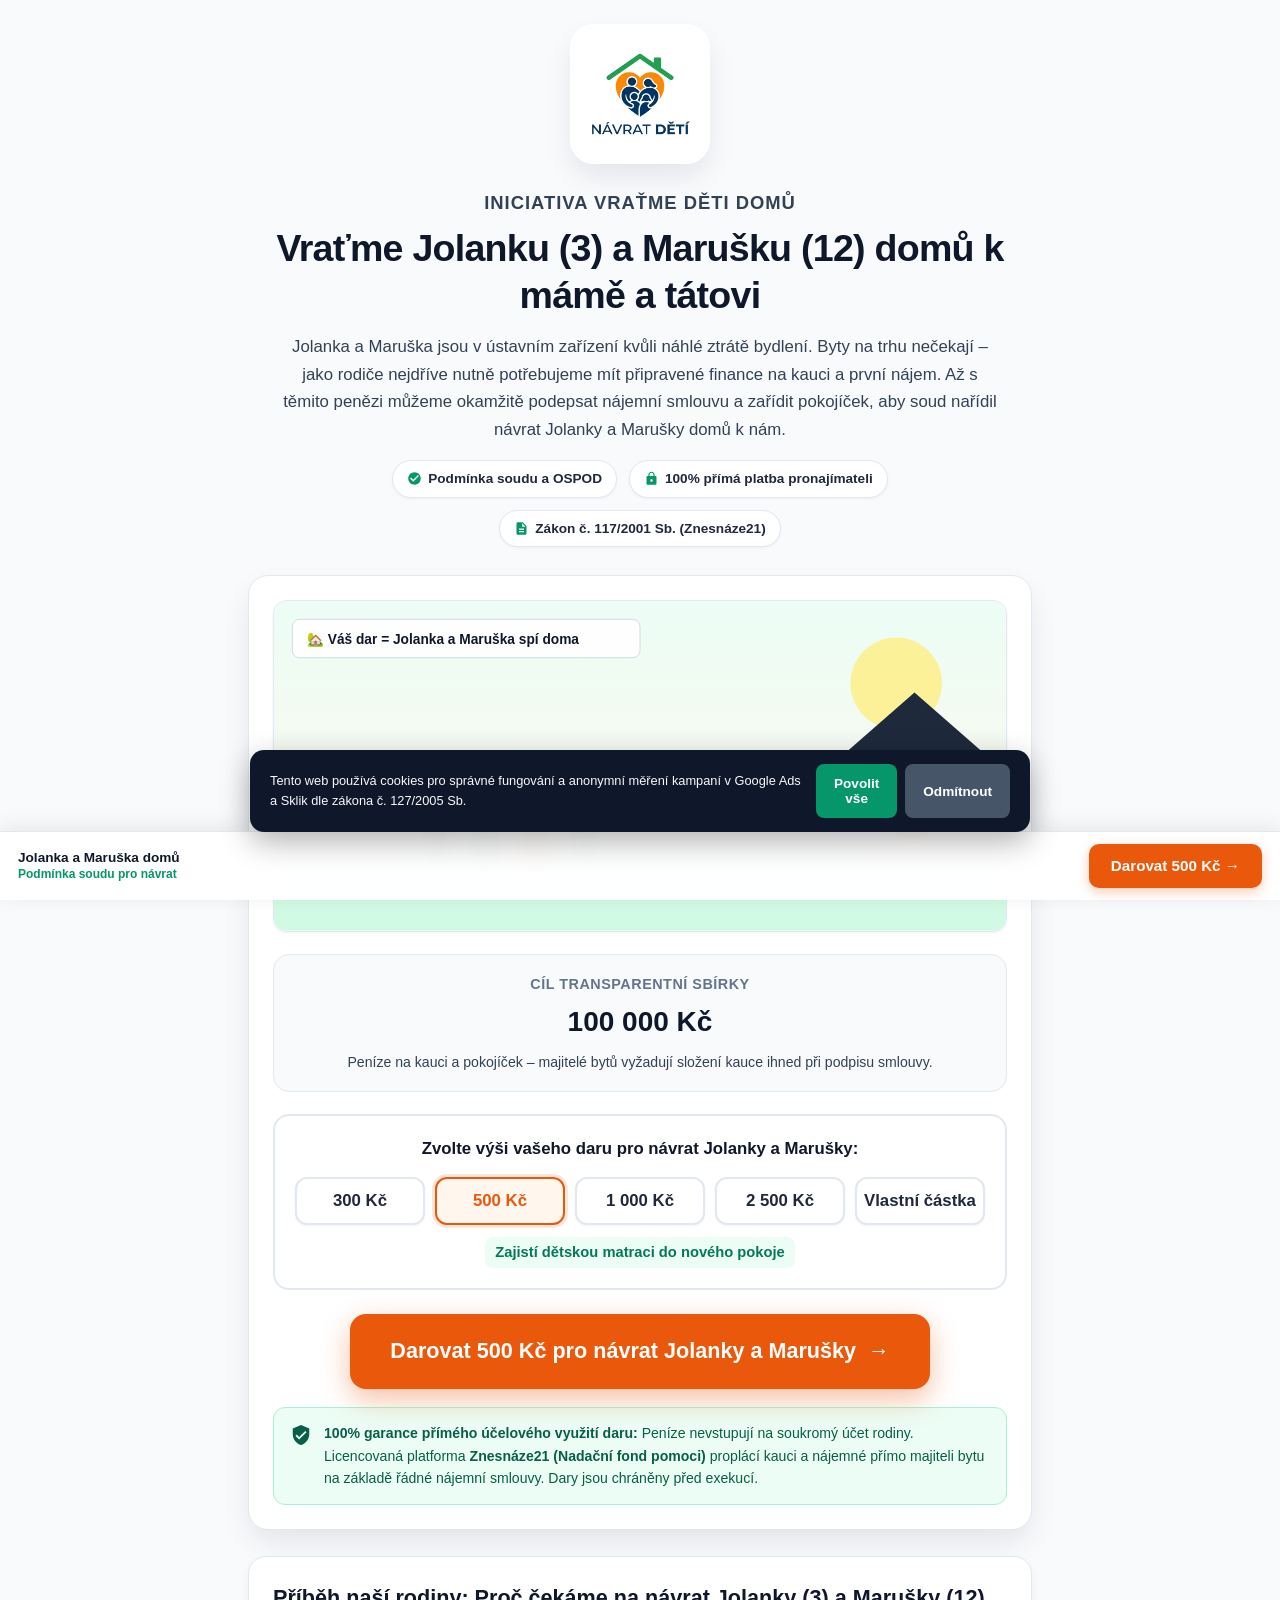
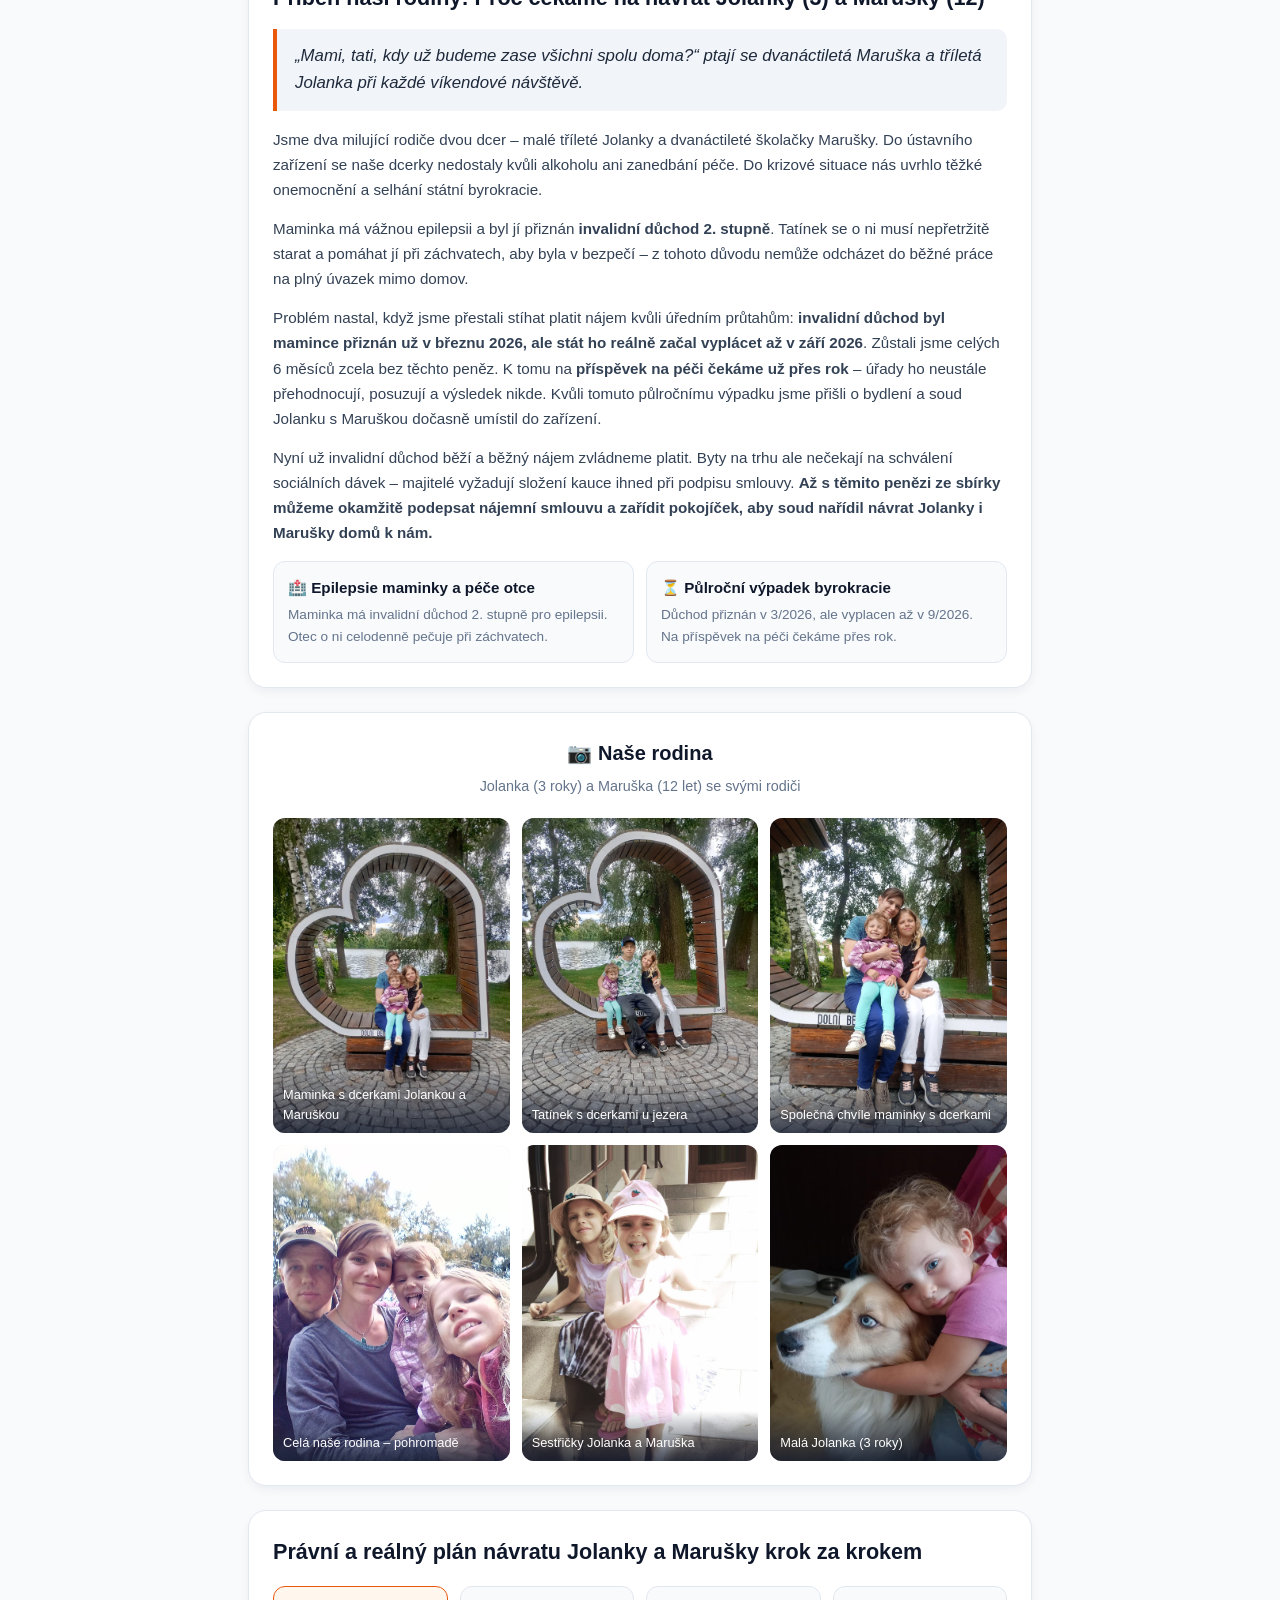
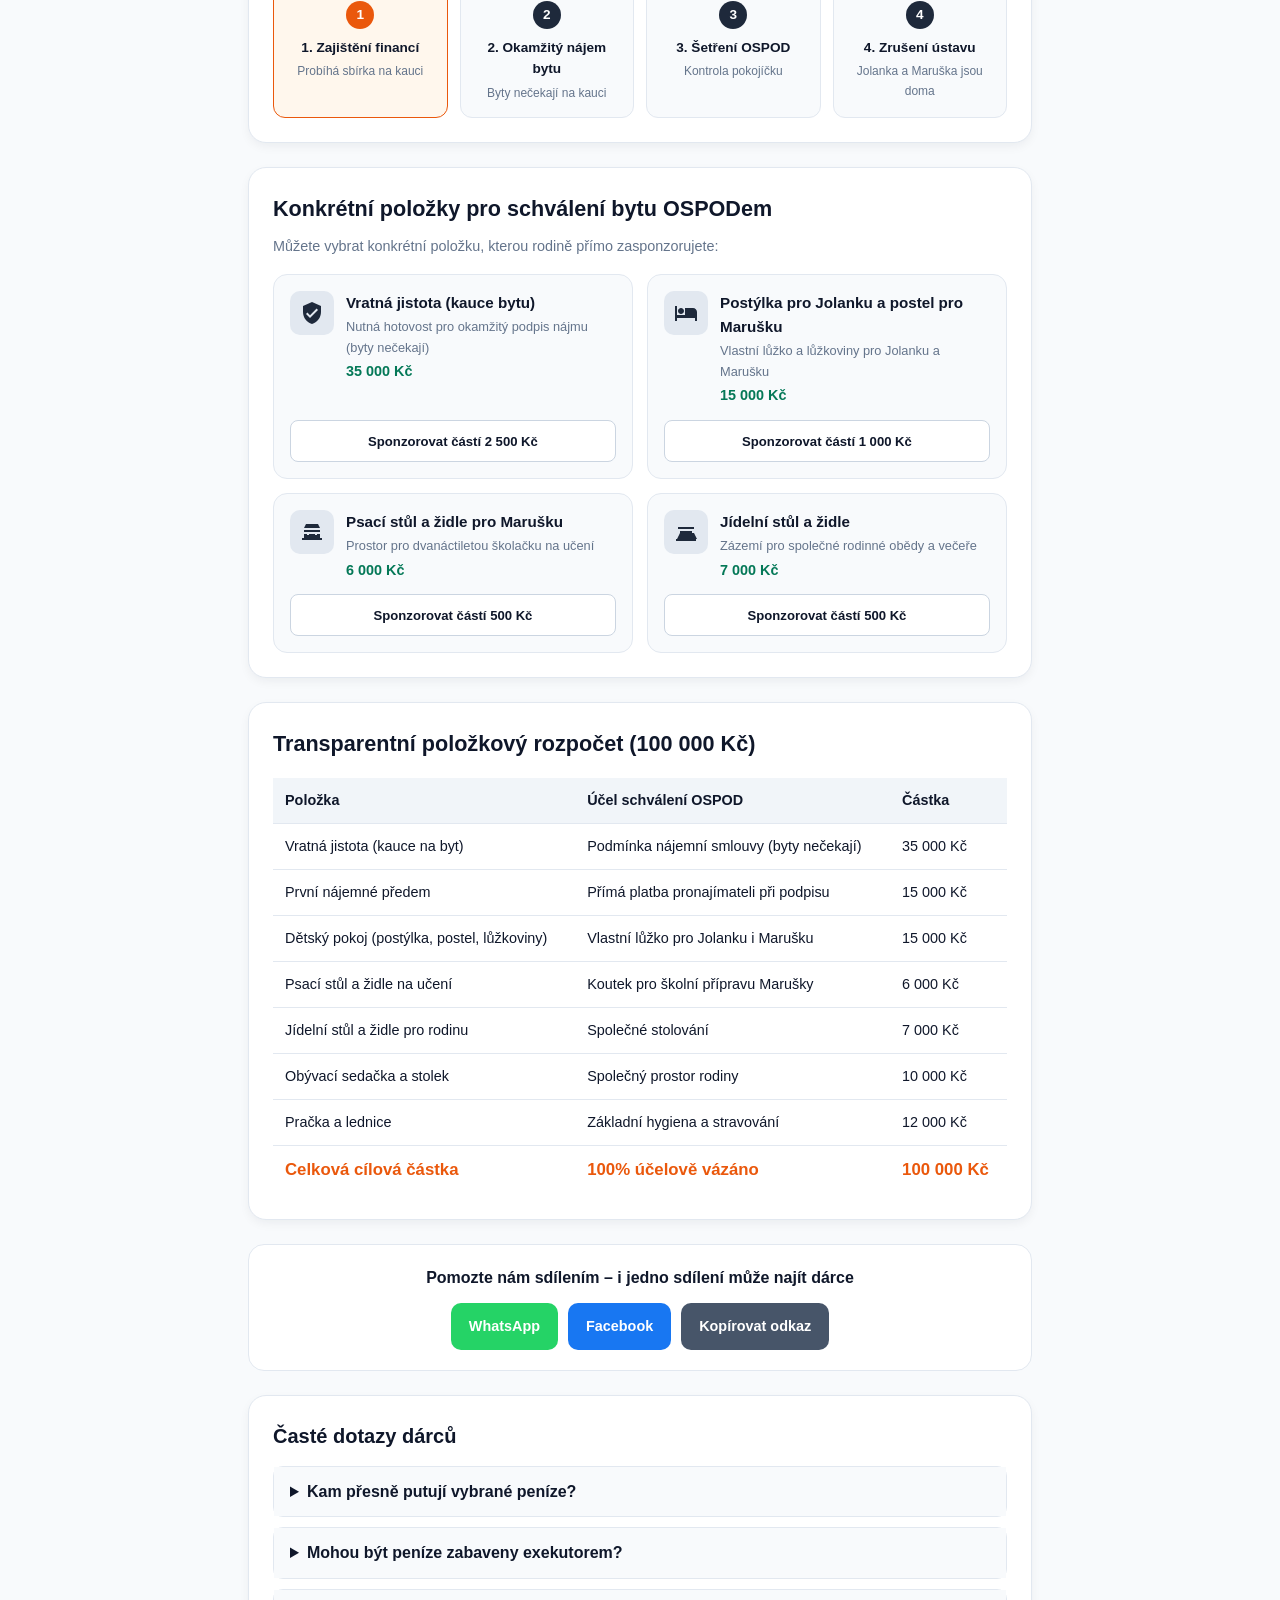
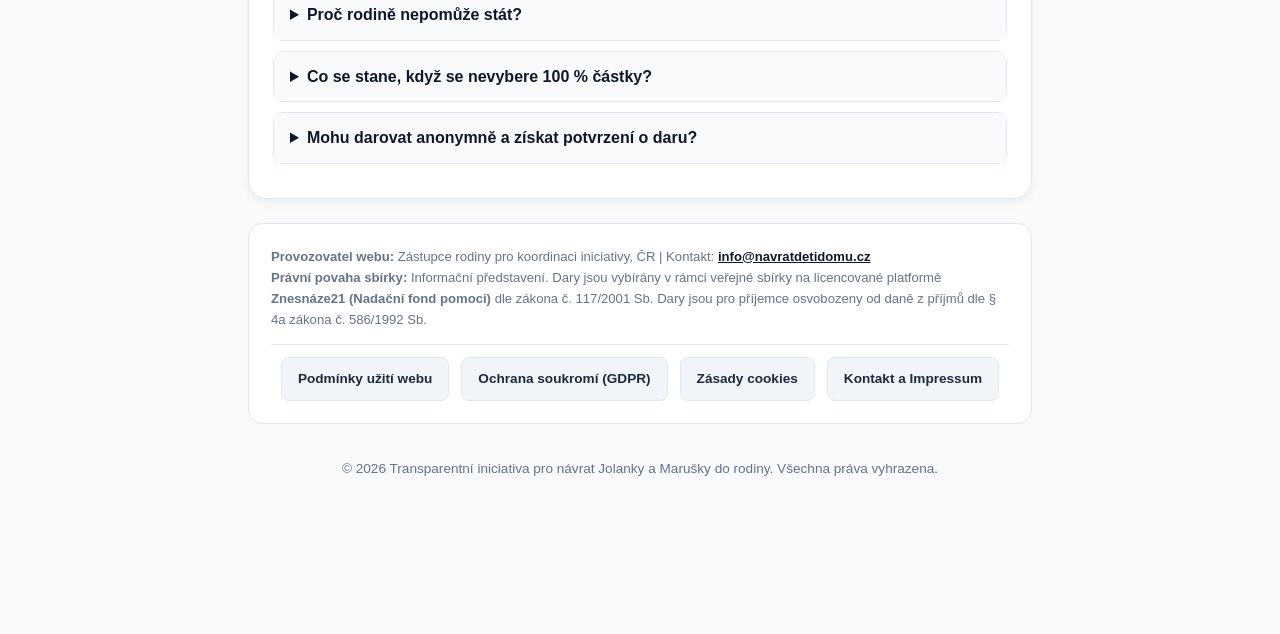
==== index.html @ 6854a7ab "Sklik: SEM and Retargeting precise synchronization" ====
<!DOCTYPE html>
<html lang="cs">
<head>
  <meta charset="UTF-8">
  <meta name="viewport" content="width=device-width, initial-scale=1.0">
  <title>Vraťme děti domů | Zajištění financí na kauci pro Jolanku a Marušku</title>
  
  <!-- SEO & Social Meta Tags -->
  <meta name="description" content="Veřejná iniciativa rodičů pro návrat Jolanky (3) a Marušky (12) domů. Zajištění kauce na byt pro splnění podmínky soudu.">
  <meta name="robots" content="index, follow">
  <meta property="og:type" content="website">
  <meta property="og:title" content="Vraťme děti domů | Pomoc pro Jolanku (3 roky) a Marušku (12 let)">
  <meta property="og:description" content="Byty na trhu nečekají – potřebujeme složit kauci, abychom mohli okamžitě podepsat nájem a soud nám vrátil dcerky domů.">
  <meta property="og:image" content="https://navratdetidomu.cz/images/family/mama-dcery-srdce.jpg">
  <meta property="og:url" content="https://navratdetidomu.cz/">
  <meta property="og:locale" content="cs_CZ">
  <meta name="twitter:card" content="summary_large_image">
  <meta name="twitter:title" content="Vraťme děti domů | Pomoc pro Jolanku (3) a Marušku (12)">
  <meta name="twitter:description" content="Byty na trhu nečekají – potřebujeme složit kauci, abychom mohli okamžitě podepsat nájem a soud nám vrátil dcerky domů.">
  <meta name="twitter:image" content="https://navratdetidomu.cz/images/family/mama-dcery-srdce.jpg">
  
  <!-- SEO & Canonical -->
  <link rel="canonical" href="https://navratdetidomu.cz/">
  <link rel="icon" href="logo.jpg" type="image/jpeg">
  <link rel="sitemap" type="application/xml" title="Sitemap" href="https://navratdetidomu.cz/sitemap.xml">

  <!-- Google Consent Mode v2 -->
  <script>
    window.dataLayer = window.dataLayer || [];
    function gtag(){dataLayer.push(arguments);}
    gtag('consent', 'default', {
      'ad_storage': 'denied',
      'ad_user_data': 'denied',
      'ad_personalization': 'denied',
      'analytics_storage': 'denied'
    });
  </script>

  <!-- Sklik (Seznam.cz) Měření: Seznam Event Measurement (SEM) -->
  <script async src="https://sem.seznam.cz/sul.js"></script>
  <script>
    window.szn = window.szn || {};
    window.szn.sem = window.szn.sem || function() {
      (window.szn.sem.q = window.szn.sem.q || []).push(arguments);
    };
    // Default consent
    window.szn.sem('updateConsent', {
      ad_storage: 'denied',
      ad_user_data: 'denied',
      ad_personalization: 'denied'
    });
    // Initialize SEM
    window.szn.sem('init', 'hmaf4eme3mgcuspokyh7dpoc');
    window.szn.sem('event', 'PageView');
  </script>

  <style>
    /* Design System: Čistý, prostorný a důvěryhodný styl */
    :root {
      --navy-950: #090d16;
      --navy-900: #0f172a;
      --navy-800: #1e293b;
      --navy-700: #334155;
      --emerald-600: #059669;
      --emerald-700: #047857;
      --emerald-50: #ecfdf5;
      --emerald-100: #d1fae5;
      --action-orange: #ea580c;
      --action-hover: #c2410c;
      --warm-bg: #f8fafc;
      --card-bg: #ffffff;
      --border-subtle: #e2e8f0;
      --border-strong: #cbd5e1;
      --text-main: #0f172a;
      --text-muted: #64748b;
      --shadow-sm: 0 1px 3px rgba(0, 0, 0, 0.05);
      --shadow-md: 0 4px 12px -2px rgba(15, 23, 42, 0.07);
      --shadow-lg: 0 14px 30px -4px rgba(15, 23, 42, 0.1);
    }
    
    * { box-sizing: border-box; margin: 0; padding: 0; }
    
    body {
      font-family: -apple-system, BlinkMacSystemFont, "Segoe UI", Roboto, "Helvetica Neue", Arial, sans-serif;
      color: var(--text-main);
      background-color: var(--warm-bg);
      line-height: 1.6;
      padding-bottom: 120px;
      -webkit-font-smoothing: antialiased;
    }
    
    .container {
      max-width: 820px;
      margin: 0 auto;
      padding: 24px 18px;
    }

    /* Čisté, prostorné záhlaví s velkým logem */
    .hero-header {
      text-align: center;
      margin-bottom: 28px;
    }
    .brand-logo-container {
      margin-bottom: 16px;
    }
    .brand-logo-img {
      width: 140px;
      height: 140px;
      border-radius: 24px;
      object-fit: cover;
      border: 3px solid #ffffff;
      box-shadow: var(--shadow-lg);
      display: inline-block;
    }
    .brand-title {
      font-size: 1.15rem;
      font-weight: 800;
      color: var(--navy-700);
      text-transform: uppercase;
      letter-spacing: 1px;
      margin-bottom: 8px;
    }
    h1 {
      font-size: 1.95rem;
      color: var(--navy-900);
      line-height: 1.25;
      margin-bottom: 14px;
      font-weight: 900;
      letter-spacing: -0.02em;
    }
    @media (min-width: 640px) {
      h1 { font-size: 2.35rem; }
    }
    .subtitle {
      font-size: 1.05rem;
      color: var(--navy-700);
      max-width: 720px;
      margin: 0 auto 16px auto;
      line-height: 1.65;
    }

    /* Profesionální, přehledná garanční lišta */
    .trust-strip {
      display: flex;
      flex-wrap: wrap;
      justify-content: center;
      gap: 12px;
      margin-top: 14px;
      font-size: 0.85rem;
      font-weight: 700;
      color: var(--navy-800);
    }
    .trust-tag {
      display: inline-flex;
      align-items: center;
      gap: 6px;
      background: #ffffff;
      padding: 7px 14px;
      border-radius: 9999px;
      border: 1px solid var(--border-subtle);
      box-shadow: var(--shadow-sm);
    }
    .trust-tag svg { color: var(--emerald-600); }

    /* Hlavní karta */
    .hero-card {
      background: var(--card-bg);
      border-radius: 20px;
      padding: 24px;
      box-shadow: var(--shadow-lg);
      border: 1px solid var(--border-subtle);
      margin-bottom: 26px;
    }

    /* Vizuál rodiny */
    .visual-hero-container {
      width: 100%;
      border-radius: 14px;
      overflow: hidden;
      margin-bottom: 22px;
      box-shadow: var(--shadow-sm);
      border: 1px solid var(--border-subtle);
      background: #fff;
    }
    .visual-hero-container svg {
      width: 100%;
      height: auto;
      display: block;
    }

    /* Transparentní cílová karta (reálná a ověřená) */
    .target-box {
      background: #f8fafc;
      border: 1px solid var(--border-subtle);
      border-radius: 16px;
      padding: 18px 20px;
      margin-bottom: 22px;
      text-align: center;
    }
    .target-title {
      font-size: 0.9rem;
      font-weight: 700;
      color: var(--text-muted);
      text-transform: uppercase;
      letter-spacing: 0.5px;
      margin-bottom: 4px;
    }
    .target-amount {
      font-size: 1.75rem;
      font-weight: 900;
      color: var(--navy-900);
      margin-bottom: 6px;
    }
    .target-desc {
      font-size: 0.88rem;
      color: var(--navy-700);
    }

    /* Volba výše daru včetně vlastní částky */
    .funnel-selector-box {
      background: #ffffff;
      border: 2px solid #e2e8f0;
      border-radius: 16px;
      padding: 20px;
      margin-bottom: 20px;
      text-align: center;
    }
    .funnel-title {
      font-size: 1.05rem;
      font-weight: 800;
      color: var(--navy-900);
      margin-bottom: 14px;
    }
    .amount-grid {
      display: grid;
      grid-template-columns: repeat(2, 1fr);
      gap: 10px;
      margin-bottom: 12px;
    }
    @media (min-width: 520px) {
      .amount-grid { grid-template-columns: repeat(5, 1fr); }
    }
    .amount-btn {
      background: #ffffff;
      border: 2px solid var(--border-subtle);
      padding: 12px 6px;
      min-height: 48px;
      border-radius: 12px;
      font-size: 1.05rem;
      font-weight: 800;
      color: var(--navy-800);
      cursor: pointer;
      transition: all 0.15s ease;
      box-shadow: var(--shadow-sm);
    }
    .amount-btn:hover {
      border-color: var(--action-orange);
      color: var(--action-orange);
      transform: translateY(-1px);
    }
    .amount-btn.active {
      border-color: var(--action-orange);
      background: #fff7ed;
      color: var(--action-orange);
      box-shadow: 0 0 0 3px rgba(234, 88, 12, 0.15);
    }

    /* Pole pro vlastní částku */
    .custom-amount-box {
      display: none;
      align-items: center;
      justify-content: center;
      gap: 8px;
      margin-bottom: 12px;
    }
    .custom-amount-input {
      width: 100%;
      max-width: 280px;
      padding: 12px 16px;
      min-height: 46px;
      border-radius: 10px;
      border: 2px solid var(--action-orange);
      font-size: 16px; /* Zabraňuje iOS auto-zoomu */
      font-weight: 700;
      color: var(--navy-900);
      text-align: center;
      background: #ffffff;
    }
    .custom-amount-input:focus {
      outline: none;
      box-shadow: 0 0 0 3px rgba(234, 88, 12, 0.2);
    }

    .impact-caption {
      font-size: 0.92rem;
      color: var(--emerald-700);
      font-weight: 700;
      min-height: 24px;
      padding: 4px 10px;
      background: var(--emerald-50);
      border-radius: 8px;
      display: inline-block;
    }

    /* Hlavní darovací tlačítko – Zvětšené a vycentrované */
    .cta-container {
      display: flex;
      justify-content: center;
      width: 100%;
      margin: 24px 0 18px 0;
    }
    .btn-action-cta {
      display: inline-flex;
      align-items: center;
      justify-content: center;
      gap: 12px;
      width: 100%;
      max-width: 580px;
      background: var(--action-orange);
      color: #ffffff;
      text-align: center;
      text-decoration: none;
      font-size: 1.35rem;
      font-weight: 900;
      padding: 20px 28px;
      min-height: 68px;
      border-radius: 16px;
      box-shadow: 0 10px 28px rgba(234, 88, 12, 0.38);
      transition: all 0.2s ease;
      border: none;
      cursor: pointer;
    }
    .btn-action-cta:hover {
      background: var(--action-hover);
      transform: translateY(-2px);
      box-shadow: 0 14px 34px rgba(234, 88, 12, 0.48);
    }

    /* Garance bezpečného daru */
    .guarantee-pill-box {
      background: var(--emerald-50);
      border: 1px solid #a7f3d0;
      color: #065f46;
      padding: 14px 16px;
      border-radius: 12px;
      font-size: 0.88rem;
      display: flex;
      align-items: flex-start;
      gap: 12px;
    }
    .guarantee-pill-box svg { flex-shrink: 0; width: 22px; height: 22px; margin-top: 2px; }

    /* Příběh dětí a rodičů */
    .story-section {
      background: var(--card-bg);
      border-radius: 18px;
      padding: 24px;
      border: 1px solid var(--border-subtle);
      box-shadow: var(--shadow-md);
      margin-bottom: 24px;
    }
    .story-section h2 {
      font-size: 1.35rem;
      color: var(--navy-900);
      margin-bottom: 14px;
      font-weight: 800;
    }
    .story-intro-quote {
      font-size: 1.05rem;
      font-style: italic;
      color: #1e293b;
      background: #f1f5f9;
      border-left: 4px solid var(--action-orange);
      padding: 14px 18px;
      border-radius: 0 10px 10px 0;
      margin-bottom: 16px;
    }
    .story-body p {
      font-size: 0.95rem;
      color: #334155;
      margin-bottom: 14px;
      line-height: 1.65;
    }
    .story-highlights {
      display: grid;
      grid-template-columns: 1fr;
      gap: 12px;
      margin-top: 16px;
    }
    @media (min-width: 560px) {
      .story-highlights { grid-template-columns: repeat(2, 1fr); }
    }
    .story-highlight-card {
      background: #f8fafc;
      border: 1px solid var(--border-subtle);
      border-radius: 12px;
      padding: 14px;
    }
    .story-highlight-card h4 {
      font-size: 0.95rem;
      color: var(--navy-900);
      font-weight: 800;
      margin-bottom: 4px;
      display: flex;
      align-items: center;
      gap: 6px;
    }
    .story-highlight-card p {
      font-size: 0.85rem;
      color: var(--text-muted);
      margin: 0;
    }

    /* Foto galerie rodiny */
    .photo-gallery-section {
      background: var(--card-bg);
      border-radius: 18px;
      padding: 24px;
      border: 1px solid var(--border-subtle);
      box-shadow: var(--shadow-md);
      margin-bottom: 24px;
    }
    .photo-gallery-section h2 {
      font-size: 1.25rem;
      color: var(--navy-900);
      font-weight: 700;
      margin-bottom: 6px;
      text-align: center;
    }
    .gallery-subtitle {
      text-align: center;
      color: var(--text-muted);
      font-size: 0.9rem;
      margin-bottom: 20px;
    }
    .photo-grid {
      display: grid;
      grid-template-columns: repeat(3, 1fr);
      gap: 12px;
    }
    .photo-item {
      border-radius: 12px;
      overflow: hidden;
      position: relative;
      aspect-ratio: 3/4;
      background: #e2e8f0;
    }
    .photo-item img {
      width: 100%;
      height: 100%;
      object-fit: cover;
      display: block;
      transition: transform 0.3s ease;
    }
    .photo-item.pos-top img {
      object-position: top center;
    }
    .photo-item.pos-heart img {
      object-position: center 25%;
    }
    .photo-item.pos-center img {
      object-position: center 20%;
    }
    .photo-item:hover img {
      transform: scale(1.03);
    }
    .photo-caption {
      position: absolute;
      bottom: 0;
      left: 0;
      right: 0;
      background: linear-gradient(transparent, rgba(15,23,42,0.78));
      color: #fff;
      font-size: 0.8rem;
      padding: 22px 10px 8px;
      font-weight: 500;
    }
    @media (max-width: 640px) {
      .photo-grid { grid-template-columns: repeat(2, 1fr); gap: 10px; }
      .photo-item { aspect-ratio: 3/4; }
    }
    @media (max-width: 360px) {
      .photo-grid { grid-template-columns: 1fr; gap: 10px; }
    }

    /* 4 fáze plánu */
    .roadmap-section {
      background: var(--card-bg);
      border-radius: 18px;
      padding: 24px;
      border: 1px solid var(--border-subtle);
      box-shadow: var(--shadow-md);
      margin-bottom: 24px;
    }
    .roadmap-section h2 {
      font-size: 1.35rem;
      color: var(--navy-900);
      margin-bottom: 16px;
      font-weight: 800;
    }
    .milestone-track {
      display: grid;
      grid-template-columns: 1fr;
      gap: 12px;
    }
    @media (min-width: 600px) {
      .milestone-track { grid-template-columns: repeat(4, 1fr); }
    }
    .milestone-card {
      background: #f8fafc;
      border: 1px solid var(--border-subtle);
      border-radius: 12px;
      padding: 14px;
      text-align: center;
      position: relative;
    }
    .milestone-card.active {
      border-color: var(--action-orange);
      background: #fff7ed;
    }
    .milestone-card.done {
      border-color: var(--emerald-600);
      background: var(--emerald-50);
    }
    .milestone-num {
      width: 28px;
      height: 28px;
      border-radius: 50%;
      background: var(--navy-800);
      color: #fff;
      display: inline-flex;
      align-items: center;
      justify-content: center;
      font-weight: 700;
      font-size: 0.85rem;
      margin-bottom: 8px;
    }
    .milestone-card.active .milestone-num { background: var(--action-orange); }
    .milestone-card.done .milestone-num { background: var(--emerald-600); }
    .milestone-title { font-size: 0.85rem; font-weight: 700; color: var(--navy-900); }
    .milestone-status { font-size: 0.75rem; color: var(--text-muted); margin-top: 4px; }

    /* Položky vybavení a sponzorství */
    .equipment-grid-section {
      background: var(--card-bg);
      border-radius: 18px;
      padding: 24px;
      border: 1px solid var(--border-subtle);
      box-shadow: var(--shadow-md);
      margin-bottom: 24px;
    }
    .equipment-grid-section h2 {
      font-size: 1.35rem;
      color: var(--navy-900);
      margin-bottom: 8px;
      font-weight: 800;
    }
    .equipment-desc {
      font-size: 0.9rem;
      color: var(--text-muted);
      margin-bottom: 16px;
    }
    .equip-cards {
      display: grid;
      grid-template-columns: 1fr;
      gap: 14px;
    }
    @media (min-width: 540px) {
      .equip-cards { grid-template-columns: repeat(2, 1fr); }
    }
    .equip-item {
      display: flex;
      flex-direction: column;
      justify-content: space-between;
      background: #f8fafc;
      border: 1px solid var(--border-subtle);
      padding: 16px;
      border-radius: 14px;
      transition: transform 0.15s ease, border-color 0.15s ease;
    }
    .equip-item:hover {
      border-color: #cbd5e1;
      transform: translateY(-2px);
    }
    .equip-item-top {
      display: flex;
      gap: 12px;
      align-items: flex-start;
      margin-bottom: 12px;
    }
    .equip-icon {
      width: 44px;
      height: 44px;
      border-radius: 10px;
      background: #e2e8f0;
      display: flex;
      align-items: center;
      justify-content: center;
      flex-shrink: 0;
      color: var(--navy-800);
    }
    .equip-info h4 { font-size: 0.95rem; color: var(--navy-900); margin-bottom: 2px; }
    .equip-info p { font-size: 0.8rem; color: var(--text-muted); }
    .equip-info span { font-size: 0.9rem; font-weight: 800; color: var(--emerald-700); }
    .btn-sponsor-item {
      width: 100%;
      background: #ffffff;
      border: 1px solid #cbd5e1;
      color: var(--navy-900);
      padding: 10px;
      min-height: 42px;
      border-radius: 8px;
      font-size: 0.82rem;
      font-weight: 700;
      cursor: pointer;
      transition: all 0.15s;
    }
    .btn-sponsor-item:hover {
      background: var(--action-orange);
      color: #ffffff;
      border-color: var(--action-orange);
    }

    /* Transparentní položkový rozpočet */
    .budget-section {
      background: var(--card-bg);
      border-radius: 18px;
      padding: 24px;
      border: 1px solid var(--border-subtle);
      box-shadow: var(--shadow-md);
      margin-bottom: 24px;
    }
    .budget-section h2 {
      font-size: 1.35rem;
      color: var(--navy-900);
      margin-bottom: 16px;
      font-weight: 800;
    }
    .budget-table { width: 100%; border-collapse: collapse; font-size: 0.9rem; }
    .budget-table th, .budget-table td { padding: 11px 12px; border-bottom: 1px solid #e2e8f0; text-align: left; }
    .budget-table th { background: #f1f5f9; color: var(--navy-900); font-weight: 700; }
    .budget-table tr:last-child td { font-weight: 800; color: var(--action-orange); font-size: 1.05rem; border-bottom: none; }

    /* Sdílení */
    .share-card {
      background: var(--card-bg);
      border-radius: 16px;
      padding: 20px;
      border: 1px solid var(--border-subtle);
      text-align: center;
      margin-bottom: 24px;
    }
    .share-card h4 { font-size: 1rem; color: var(--navy-900); margin-bottom: 12px; }
    .share-buttons { display: flex; flex-wrap: wrap; justify-content: center; gap: 10px; }
    .btn-share {
      padding: 12px 18px;
      min-height: 44px;
      border-radius: 10px;
      font-size: 0.9rem;
      font-weight: 700;
      text-decoration: none;
      color: #ffffff;
      display: inline-flex;
      align-items: center;
      justify-content: center;
      gap: 6px;
    }
    .btn-share-wa { background: #25D366; }
    .btn-share-fb { background: #1877F2; }
    .btn-share-copy { background: #475569; cursor: pointer; border: none; }

    /* FAQ */
    .faq-section {
      background: var(--card-bg);
      border-radius: 18px;
      padding: 24px;
      border: 1px solid var(--border-subtle);
      box-shadow: var(--shadow-md);
      margin-bottom: 24px;
    }
    .faq-section h3 { font-size: 1.25rem; color: var(--navy-900); margin-bottom: 14px; font-weight: 800; }
    details { margin-bottom: 10px; border: 1px solid #e2e8f0; border-radius: 10px; }
    summary { padding: 12px 16px; background: #f8fafc; font-weight: 700; cursor: pointer; color: var(--navy-900); }
    details p { padding: 12px 16px; font-size: 0.9rem; color: #334155; background: #fff; }

    /* Fixní mobilní lišta */
    .sticky-bar {
      position: fixed;
      bottom: 0;
      left: 0;
      right: 0;
      background: rgba(255, 255, 255, 0.98);
      backdrop-filter: blur(10px);
      border-top: 1px solid var(--border-subtle);
      padding: 12px 18px;
      display: flex;
      align-items: center;
      justify-content: space-between;
      gap: 12px;
      z-index: 1000;
      box-shadow: 0 -4px 20px rgba(0,0,0,0.08);
    }
    .sticky-text { font-size: 0.85rem; font-weight: 800; color: var(--navy-900); line-height: 1.2; }
    .sticky-btn {
      background: var(--action-orange);
      color: #fff;
      padding: 10px 22px;
      min-height: 44px;
      border-radius: 10px;
      font-weight: 800;
      text-decoration: none;
      font-size: 0.95rem;
      white-space: nowrap;
      display: inline-flex;
      align-items: center;
      justify-content: center;
      box-shadow: 0 4px 12px rgba(234, 88, 12, 0.3);
    }

    /* Právní patička */
    .legal-card {
      background: var(--card-bg);
      border-radius: 14px;
      padding: 22px;
      border: 1px solid var(--border-subtle);
      font-size: 0.82rem;
      color: var(--text-muted);
      margin-bottom: 24px;
    }
    .legal-links {
      display: flex;
      flex-wrap: wrap;
      gap: 12px;
      justify-content: center;
      margin-top: 14px;
      padding-top: 12px;
      border-top: 1px solid var(--border-subtle);
    }
    .legal-links button {
      background: #f1f5f9;
      border: 1px solid var(--border-subtle);
      border-radius: 8px;
      color: var(--navy-800);
      cursor: pointer;
      font-size: 0.85rem;
      font-weight: 600;
      padding: 10px 16px;
      min-height: 44px;
      display: inline-flex;
      align-items: center;
      justify-content: center;
      transition: background 0.15s;
    }
    .legal-links button:hover { background: #e2e8f0; }

    /* Modální okna */
    dialog {
      max-width: 580px;
      width: 90%;
      border-radius: 16px;
      border: 1px solid var(--border-subtle);
      padding: 24px;
      margin: auto;
      box-shadow: 0 25px 50px -12px rgba(0, 0, 0, 0.25);
    }
    dialog::backdrop { background: rgba(15, 23, 42, 0.65); }
    dialog h2 { margin-bottom: 12px; color: var(--navy-900); font-size: 1.25rem; font-weight: 800; }
    dialog p { font-size: 0.88rem; color: #334155; margin-bottom: 10px; }
    .dialog-close-btn { margin-top: 14px; padding: 10px 20px; min-height: 44px; background: var(--navy-900); color: #fff; border: none; border-radius: 8px; cursor: pointer; font-weight: 700; }

    /* Cookie Banner */
    #cookie-banner {
      position: fixed;
      bottom: 68px;
      left: 12px;
      right: 12px;
      max-width: 780px;
      margin: 0 auto;
      background: #0f172a;
      color: #f8fafc;
      padding: 14px 20px;
      border-radius: 14px;
      display: flex;
      flex-direction: column;
      gap: 10px;
      z-index: 9999;
      box-shadow: 0 10px 30px rgba(0,0,0,0.3);
      font-size: 0.8rem;
    }
    @media (min-width: 600px) {
      #cookie-banner { flex-direction: row; align-items: center; justify-content: space-between; }
    }
    .cookie-actions { display: flex; gap: 8px; }
    .btn-cookie { padding: 12px 18px; min-height: 44px; border-radius: 8px; border: none; cursor: pointer; font-weight: 700; font-size: 0.85rem; display: inline-flex; align-items: center; justify-content: center; }
    .btn-cookie-accept { background: var(--emerald-600); color: #fff; }
    .btn-cookie-reject { background: #475569; color: #fff; }

    footer { text-align: center; font-size: 0.85rem; color: var(--text-muted); padding: 10px 0; }
  </style>
</head>
<body>
  <div class="container">
    
    <!-- Prostorné a profesionální záhlaví s velkým logem -->
    <header class="hero-header">
      <div class="brand-logo-container">
        <img src="logo.jpg" alt="Logo Iniciativa Vraťme děti domů" class="brand-logo-img">
      </div>
      <div class="brand-title">Iniciativa Vraťme děti domů</div>
      <h1>Vraťme Jolanku (3) a Marušku (12) domů k mámě a tátovi</h1>
      <p class="subtitle">Jolanka a Maruška jsou v ústavním zařízení kvůli náhlé ztrátě bydlení. Byty na trhu nečekají – jako rodiče nejdříve nutně potřebujeme mít připravené finance na kauci a první nájem. Až s těmito penězi můžeme okamžitě podepsat nájemní smlouvu a zařídit pokojíček, aby soud nařídil návrat Jolanky a Marušky domů k nám.</p>
      
      <!-- Jednoduchá, čistá lišta důvěryhodnosti -->
      <div class="trust-strip">
        <div class="trust-tag">
          <svg width="15" height="15" viewBox="0 0 24 24" fill="currentColor"><path d="M12 2C6.48 2 2 6.48 2 12s4.48 10 10 10 10-4.48 10-10S17.52 2 12 2zm-2 15l-5-5 1.41-1.41L10 14.17l7.59-7.59L19 8l-9 9z"/></svg>
          Podmínka soudu a OSPOD
        </div>
        <div class="trust-tag">
          <svg width="15" height="15" viewBox="0 0 24 24" fill="currentColor"><path d="M18 8h-1V6c0-2.76-2.24-5-5-5S7 3.24 7 6v2H6c-1.1 0-2 .9-2 2v10c0 1.1.9 2 2 2h12c1.1 0 2-.9 2-2V10c0-1.1-.9-2-2-2zm-6 9c-1.1 0-2-.9-2-2s.9-2 2-2 2 .9 2 2-.9 2-2 2zm3.1-9H8.9V6c0-1.71 1.39-3.1 3.1-3.1 1.71 0 3.1 1.39 3.1 3.1v2z"/></svg>
          100% přímá platba pronajímateli
        </div>
        <div class="trust-tag">
          <svg width="15" height="15" viewBox="0 0 24 24" fill="currentColor"><path d="M14 2H6c-1.1 0-1.99.9-1.99 2L4 20c0 1.1.89 2 1.99 2H18c1.1 0 2-.9 2-2V8l-6-6zm2 16H8v-2h8v2zm0-4H8v-2h8v2zm-3-5V3.5L18.5 9H13z"/></svg>
          Zákon č. 117/2001 Sb. (Znesnáze21)
        </div>
      </div>
    </header>

    <!-- Hlavní akční karta -->
    <div class="hero-card">
      
      <!-- Teplá grafika návratu rodiny -->
      <div class="visual-hero-container">
        <svg viewBox="0 0 800 360" xmlns="http://www.w3.org/2000/svg">
          <defs>
            <linearGradient id="skyGrad" x1="0%" y1="0%" x2="0%" y2="100%">
              <stop offset="0%" stop-color="#ecfdf5"/>
              <stop offset="100%" stop-color="#fff7ed"/>
            </linearGradient>
            <linearGradient id="homeGrad" x1="0%" y1="0%" x2="100%" y2="100%">
              <stop offset="0%" stop-color="#ea580c"/>
              <stop offset="100%" stop-color="#c2410c"/>
            </linearGradient>
          </defs>
          <rect width="800" height="360" fill="url(#skyGrad)"/>
          <path d="M0,280 Q400,240 800,280 L800,360 L0,360 Z" fill="#d1fae5"/>
          <circle cx="680" cy="90" r="50" fill="#fef08a" opacity="0.85"/>
          
          <polygon points="620,170 700,100 780,170" fill="#1e293b"/>
          <rect x="635" y="170" width="130" height="90" fill="#f8fafc" stroke="#cbd5e1" stroke-width="3"/>
          <rect x="650" y="185" width="30" height="30" fill="#fef08a" stroke="#cbd5e1" stroke-width="2"/>
          <rect x="710" y="185" width="30" height="30" fill="#fef08a" stroke="#cbd5e1" stroke-width="2"/>
          <rect x="680" y="215" width="35" height="45" fill="url(#homeGrad)"/>
          
          <!-- Rodiče a dcery: Táta, Máma, Maruška (12), Jolanka (3) -->
          <circle cx="180" cy="180" r="16" fill="#1e293b"/>
          <path d="M165,200 C165,195 195,195 195,200 L198,255 L188,255 L185,290 L175,290 L172,255 L162,255 Z" fill="#1e293b"/>
          
          <circle cx="340" cy="185" r="15" fill="#334155"/>
          <path d="M326,205 C326,200 354,200 354,205 L356,260 L346,260 L344,290 L336,290 L334,260 L324,260 Z" fill="#334155"/>
          
          <!-- Maruška (12 let - vyšší dívka) -->
          <circle cx="230" cy="200" r="14" fill="#059669"/>
          <path d="M217,216 C217,212 243,212 243,216 L245,275 L237,275 L235,295 L227,295 L225,275 L217,275 Z" fill="#059669"/>
          
          <!-- Jolanka (3 roky - malá holčička) -->
          <circle cx="285" cy="235" r="11" fill="#ea580c"/>
          <path d="M275,248 C275,244 295,244 295,248 L298,290 L272,290 Z" fill="#ea580c"/>
          
          <path d="M190,215 L222,230 M238,230 L278,250 M292,250 L330,225" stroke="#1e293b" stroke-width="4" stroke-linecap="round"/>
          
          <rect x="20" y="20" width="380" height="42" rx="8" fill="#ffffff" opacity="0.94" stroke="#cbd5e1"/>
          <text x="36" y="47" font-family="-apple-system, sans-serif" font-size="15" font-weight="800" fill="#0f172a">🏡 Váš dar = Jolanka a Maruška spí doma</text>
        </svg>
      </div>

      <!-- Transparentní cíl sbírky bez smyšlených čísel -->
      <div class="target-box">
        <div class="target-title">Cíl transparentní sbírky</div>
        <div class="target-amount">100 000 Kč</div>
        <div class="target-desc">Peníze na kauci a pokojíček – majitelé bytů vyžadují složení kauce ihned při podpisu smlouvy.</div>
      </div>

      <!-- Volba výše daru s volitelnou částkou -->
      <div class="funnel-selector-box">
        <div class="funnel-title">Zvolte výši vašeho daru pro návrat Jolanky a Marušky:</div>
        <div class="amount-grid">
          <button class="amount-btn" onclick="setFunnelAmount(300, 'Zajistí lůžkoviny a polštářky pro malou Jolanku')">300 Kč</button>
          <button class="amount-btn active" onclick="setFunnelAmount(500, 'Zajistí dětskou matraci do nového pokoje')">500 Kč</button>
          <button class="amount-btn" onclick="setFunnelAmount(1000, 'Přímo hradí část kauce na byt pronajímateli')">1 000 Kč</button>
          <button class="amount-btn" onclick="setFunnelAmount(2500, 'Zajistí psací stůl pro dvanáctiletou Marušku na učení')">2 500 Kč</button>
          <button class="amount-btn" id="btn-custom-amount" onclick="enableCustomAmount()">Vlastní částka</button>
        </div>

        <!-- Pole pro vlastní částku -->
        <div class="custom-amount-box" id="custom-amount-container">
          <input type="number" class="custom-amount-input" id="custom-amount-input" placeholder="Zadejte částku v Kč..." min="50" step="50" oninput="handleCustomAmountChange(this.value)">
        </div>

        <div class="impact-caption" id="funnel-impact">Zajistí dětskou matraci do nového pokoje</div>
      </div>

      <!-- Hlavní darovací tlačítko – Zvětšené, vycentrované, s mezerou -->
      <div class="cta-container">
        <a href="https://www.znesnaze21.cz" target="_blank" class="btn-action-cta" id="cta-button-main">
          <span>Darovat&nbsp;<span id="cta-amount-display">500&nbsp;Kč</span>&nbsp;pro návrat Jolanky a Marušky</span>
          <span>&rarr;</span>
        </a>
      </div>

      <!-- Garance -->
      <div class="guarantee-pill-box">
        <svg viewBox="0 0 24 24" fill="currentColor"><path d="M12 1L3 5v6c0 5.55 3.84 10.74 9 12 5.16-1.26 9-6.45 9-12V5l-9-4zm-2 16l-4-4 1.41-1.41L10 14.17l6.59-6.59L18 9l-8 8z"/></svg>
        <div>
          <strong>100% garance přímého účelového využití daru:</strong>
          Peníze nevstupují na soukromý účet rodiny. Licencovaná platforma <strong>Znesnáze21 (Nadační fond pomoci)</strong> proplácí kauci a nájemné přímo majiteli bytu na základě řádné nájemní smlouvy. Dary jsou chráněny před exekucí.
        </div>
      </div>

    </div>

    <!-- Skutečný příběh naší rodiny -->
    <div class="story-section">
      <h2>Příběh naší rodiny: Proč čekáme na návrat Jolanky (3) a Marušky (12)</h2>
      <div class="story-intro-quote">
        „Mami, tati, kdy už budeme zase všichni spolu doma?“ ptají se dvanáctiletá Maruška a tříletá Jolanka při každé víkendové návštěvě.
      </div>
      <div class="story-body">
        <p>Jsme dva milující rodiče dvou dcer – malé tříleté Jolanky a dvanáctileté školačky Marušky. Do ústavního zařízení se naše dcerky nedostaly kvůli alkoholu ani zanedbání péče. Do krizové situace nás uvrhlo těžké onemocnění a selhání státní byrokracie.</p>
        <p>Maminka má vážnou epilepsii a byl jí přiznán <strong>invalidní důchod 2. stupně</strong>. Tatínek se o ni musí nepřetržitě starat a pomáhat jí při záchvatech, aby byla v bezpečí – z tohoto důvodu nemůže odcházet do běžné práce na plný úvazek mimo domov.</p>
        <p>Problém nastal, když jsme přestali stíhat platit nájem kvůli úředním průtahům: <strong>invalidní důchod byl mamince přiznán už v březnu 2026, ale stát ho reálně začal vyplácet až v září 2026</strong>. Zůstali jsme celých 6 měsíců zcela bez těchto peněz. K tomu na <strong>příspěvek na péči čekáme už přes rok</strong> – úřady ho neustále přehodnocují, posuzují a výsledek nikde. Kvůli tomuto půlročnímu výpadku jsme přišli o bydlení a soud Jolanku s Maruškou dočasně umístil do zařízení.</p>
        <p>Nyní už invalidní důchod běží a běžný nájem zvládneme platit. Byty na trhu ale nečekají na schválení sociálních dávek – majitelé vyžadují složení kauce ihned při podpisu smlouvy. <strong>Až s těmito penězi ze sbírky můžeme okamžitě podepsat nájemní smlouvu a zařídit pokojíček, aby soud nařídil návrat Jolanky i Marušky domů k nám.</strong></p>
      </div>

      <div class="story-highlights">
        <div class="story-highlight-card">
          <h4>🏥 Epilepsie maminky a péče otce</h4>
          <p>Maminka má invalidní důchod 2. stupně pro epilepsii. Otec o ni celodenně pečuje při záchvatech.</p>
        </div>
        <div class="story-highlight-card">
          <h4>⏳ Půlroční výpadek byrokracie</h4>
          <p>Důchod přiznán v 3/2026, ale vyplacen až v 9/2026. Na příspěvek na péči čekáme přes rok.</p>
        </div>
      </div>
    </div>

    <!-- Fotografie rodiny -->
    <div class="photo-gallery-section">
      <h2>📷 Naše rodina</h2>
      <p class="gallery-subtitle">Jolanka (3 roky) a Maruška (12 let) se svými rodiči</p>
      <div class="photo-grid">
        <div class="photo-item pos-heart">
          <img src="images/family/mama-dcery-srdce.jpg" alt="Maminka s Jolankou a Maruškou v srdci" loading="lazy" width="900" height="1200">
          <span class="photo-caption">Maminka s dcerkami Jolankou a Maruškou</span>
        </div>
        <div class="photo-item pos-heart">
          <img src="images/family/tata-dcery-srdce.jpg" alt="Tatínek s Jolankou a Maruškou" loading="lazy" width="900" height="1200">
          <span class="photo-caption">Tatínek s dcerkami u jezera</span>
        </div>
        <div class="photo-item pos-center">
          <img src="images/family/mama-dcery-jezero.jpg" alt="Maminka objímá Jolanku a Marušku" loading="lazy" width="900" height="1200">
          <span class="photo-caption">Společná chvíle maminky s dcerkami</span>
        </div>
        <div class="photo-item pos-top">
          <img src="images/family/rodina-selfie.jpg" alt="Celá rodina pohromadě" loading="lazy" width="900" height="1200">
          <span class="photo-caption">Celá naše rodina – pohromadě</span>
        </div>
        <div class="photo-item pos-top">
          <img src="images/family/dcery-schodiste.jpg" alt="Jolanka a Maruška – sestřičky" loading="lazy" width="900" height="1200">
          <span class="photo-caption">Sestřičky Jolanka a Maruška</span>
        </div>
        <div class="photo-item pos-top">
          <img src="images/family/jolanka-pesek.jpg" alt="Tříletá Jolanka s pejskem" loading="lazy" width="900" height="1200">
          <span class="photo-caption">Malá Jolanka (3 roky)</span>
        </div>
      </div>
    </div>

    <!-- 4 fáze právního plánu -->
    <div class="roadmap-section">
      <h2>Právní a reálný plán návratu Jolanky a Marušky krok za krokem</h2>
      <div class="milestone-track">
        <div class="milestone-card active">
          <div class="milestone-num">1</div>
          <div class="milestone-title">1. Zajištění financí</div>
          <div class="milestone-status">Probíhá sbírka na kauci</div>
        </div>
        <div class="milestone-card">
          <div class="milestone-num">2</div>
          <div class="milestone-title">2. Okamžitý nájem bytu</div>
          <div class="milestone-status">Byty nečekají na kauci</div>
        </div>
        <div class="milestone-card">
          <div class="milestone-num">3</div>
          <div class="milestone-title">3. Šetření OSPOD</div>
          <div class="milestone-status">Kontrola pokojíčku</div>
        </div>
        <div class="milestone-card">
          <div class="milestone-num">4</div>
          <div class="milestone-title">4. Zrušení ústavu</div>
          <div class="milestone-status">Jolanka a Maruška jsou doma</div>
        </div>
      </div>
    </div>

    <!-- Konkrétní položky k přímému sponzorování -->
    <div class="equipment-grid-section">
      <h2>Konkrétní položky pro schválení bytu OSPODem</h2>
      <p class="equipment-desc">Můžete vybrat konkrétní položku, kterou rodině přímo zasponzorujete:</p>
      <div class="equip-cards">
        
        <div class="equip-item">
          <div class="equip-item-top">
            <div class="equip-icon">
              <svg width="24" height="24" viewBox="0 0 24 24" fill="currentColor"><path d="M12 1L3 5v6c0 5.55 3.84 10.74 9 12 5.16-1.26 9-6.45 9-12V5l-9-4zm-2 16l-4-4 1.41-1.41L10 14.17l6.59-6.59L18 9l-8 8z"/></svg>
            </div>
            <div class="equip-info">
              <h4>Vratná jistota (kauce bytu)</h4>
              <p>Nutná hotovost pro okamžitý podpis nájmu (byty nečekají)</p>
              <span>35 000 Kč</span>
            </div>
          </div>
          <button class="btn-sponsor-item" onclick="setFunnelAmount(2500, 'Příspěvek na vratnou kauci bytu přímo pronajímateli')">Sponzorovat částí 2 500 Kč</button>
        </div>

        <div class="equip-item">
          <div class="equip-item-top">
            <div class="equip-icon">
              <svg width="24" height="24" viewBox="0 0 24 24" fill="currentColor"><path d="M7 13c1.66 0 3-1.34 3-3S8.66 7 7 7s-3 1.34-3 3 1.34 3 3 3zm12-6h-8v7H3V5H1v15h2v-3h18v3h2v-9c0-2.21-1.79-4-4-4z"/></svg>
            </div>
            <div class="equip-info">
              <h4>Postýlka pro Jolanku a postel pro Marušku</h4>
              <p>Vlastní lůžko a lůžkoviny pro Jolanku a Marušku</p>
              <span>15 000 Kč</span>
            </div>
          </div>
          <button class="btn-sponsor-item" onclick="setFunnelAmount(1000, 'Příspěvek na postýlku a lůžkoviny pro Jolanku a Marušku')">Sponzorovat částí 1 000 Kč</button>
        </div>

        <div class="equip-item">
          <div class="equip-item-top">
            <div class="equip-icon">
              <svg width="24" height="24" viewBox="0 0 24 24" fill="currentColor"><path d="M20 18v-4h-3v1h-2v-1H9v1H7v-1H4v4H2v2h20v-2h-2zM4 12h16v-2H4v2zm14-8H6L4 8h16l-2-4z"/></svg>
            </div>
            <div class="equip-info">
              <h4>Psací stůl a židle pro Marušku</h4>
              <p>Prostor pro dvanáctiletou školačku na učení</p>
              <span>6 000 Kč</span>
            </div>
          </div>
          <button class="btn-sponsor-item" onclick="setFunnelAmount(500, 'Příspěvek na školní stůl pro dvanáctiletou Marušku')">Sponzorovat částí 500 Kč</button>
        </div>

        <div class="equip-item">
          <div class="equip-item-top">
            <div class="equip-icon">
              <svg width="24" height="24" viewBox="0 0 24 24" fill="currentColor"><path d="M2 19h20v2H2zM4 7h16v2H4zm2 4h12v2H6zm-3 8l3-6h14l3 6z"/></svg>
            </div>
            <div class="equip-info">
              <h4>Jídelní stůl a židle</h4>
              <p>Zázemí pro společné rodinné obědy a večeře</p>
              <span>7 000 Kč</span>
            </div>
          </div>
          <button class="btn-sponsor-item" onclick="setFunnelAmount(500, 'Příspěvek na rodinný jídelní stůl se židlemi')">Sponzorovat částí 500 Kč</button>
        </div>

      </div>
    </div>

    <!-- Transparentní položkový rozpočet -->
    <div class="budget-section">
      <h2>Transparentní položkový rozpočet (100 000 Kč)</h2>
      <table class="budget-table">
        <thead>
          <tr><th>Položka</th><th>Účel schválení OSPOD</th><th>Částka</th></tr>
        </thead>
        <tbody>
          <tr><td>Vratná jistota (kauce na byt)</td><td>Podmínka nájemní smlouvy (byty nečekají)</td><td>35 000 Kč</td></tr>
          <tr><td>První nájemné předem</td><td>Přímá platba pronajímateli při podpisu</td><td>15 000 Kč</td></tr>
          <tr><td>Dětský pokoj (postýlka, postel, lůžkoviny)</td><td>Vlastní lůžko pro Jolanku i Marušku</td><td>15 000 Kč</td></tr>
          <tr><td>Psací stůl a židle na učení</td><td>Koutek pro školní přípravu Marušky</td><td>6 000 Kč</td></tr>
          <tr><td>Jídelní stůl a židle pro rodinu</td><td>Společné stolování</td><td>7 000 Kč</td></tr>
          <tr><td>Obývací sedačka a stolek</td><td>Společný prostor rodiny</td><td>10 000 Kč</td></tr>
          <tr><td>Pračka a lednice</td><td>Základní hygiena a stravování</td><td>12 000 Kč</td></tr>
          <tr><td><strong>Celková cílová částka</strong></td><td><strong>100% účelově vázáno</strong></td><td><strong>100 000 Kč</strong></td></tr>
        </tbody>
      </table>
    </div>

    <!-- Sdílení -->
    <div class="share-card">
      <h4>Pomozte nám sdílením – i jedno sdílení může najít dárce</h4>
      <div class="share-buttons">
        <a href="https://api.whatsapp.com/send?text=Pomozte%20vr%C3%A1tit%20Jolanku%20a%20Maru%C5%A1ku%20dom%C5%AF%20k%20rodi%C4%8D%C5%AFm%3A%20https%3A%2F%2Fnavratdetidomu.cz" target="_blank" class="btn-share btn-share-wa">WhatsApp</a>
        <a href="https://www.facebook.com/sharer/sharer.php?u=https%3A%2F%2Fnavratdetidomu.cz" target="_blank" class="btn-share btn-share-fb">Facebook</a>
        <button class="btn-share btn-share-copy" onclick="copyCurrentUrl()">Kopírovat odkaz</button>
      </div>
      <div id="copy-confirmation" style="display:none; font-size:0.8rem; color:var(--emerald-600); margin-top:8px; font-weight:700;">Odkaz byl zkopírován do schránky!</div>
    </div>

    <!-- Časté dotazy dárců -->
    <div class="faq-section">
      <h3>Časté dotazy dárců</h3>
      <details>
        <summary>Kam přesně putují vybrané peníze?</summary>
        <p>Peníze nejdou na soukromý účet. Licencovaná platforma Znesnáze21 (Nadační fond pomoci) proplácí kauci a nájemné přímo na bankovní účet majitele bytu na základě řádné nájemní smlouvy.</p>
      </details>
      <details>
        <summary>Mohou být peníze zabaveny exekutorem?</summary>
        <p>Ne. Finance nevstupují na účet rodiny ani nepodléhají exekuci. Jsou propláceny přímo pronajímateli jako účelový příspěvek na bydlení dle platných zákonů ČR.</p>
      </details>
      <details>
        <summary>Proč rodině nepomůže stát?</summary>
        <p>Na příspěvek na péči čekáme už přes rok a vyplacení invalidního důchodu mělo 6 měsíců zpoždění. Úřady pracují pomalu, ale majitelé volných bytů nečekají – kauci vyžadují ihned při podpisu smlouvy.</p>
      </details>
      <details>
        <summary>Co se stane, když se nevybere 100 % částky?</summary>
        <p>Znesnáze21 vyplácí i částečně vybranou částku. Každá koruna pomůže složit alespoň podstatnou část kauce a přiblížit Jolanku a Marušku k domovu.</p>
      </details>
      <details>
        <summary>Mohu darovat anonymně a získat potvrzení o daru?</summary>
        <p>Ano. Na oficiální stránce Znesnáze21 můžete zvolit anonymní dar. Potvrzení pro odpočet daně ze základu daně obdržíte automaticky e-mailem.</p>
      </details>
    </div>

    <!-- Právní informace -->
    <div class="legal-card" id="legal">
      <p><strong>Provozovatel webu:</strong> Zástupce rodiny pro koordinaci iniciativy, ČR | Kontakt: <a href="mailto:info@navratdetidomu.cz" style="color:var(--navy-900); font-weight:700;">info@navratdetidomu.cz</a></p>
      <p><strong>Právní povaha sbírky:</strong> Informační představení. Dary jsou vybírány v rámci veřejné sbírky na licencované platformě <strong>Znesnáze21 (Nadační fond pomoci)</strong> dle zákona č. 117/2001 Sb. Dary jsou pro příjemce osvobozeny od daně z příjmů dle § 4a zákona č. 586/1992 Sb.</p>

      <div class="legal-links">
        <button onclick="document.getElementById('dialog-terms').showModal()">Podmínky užití webu</button>
        <button onclick="document.getElementById('dialog-privacy').showModal()">Ochrana soukromí (GDPR)</button>
        <button onclick="document.getElementById('dialog-cookies').showModal()">Zásady cookies</button>
        <button onclick="document.getElementById('dialog-contact').showModal()">Kontakt a Impressum</button>
      </div>
    </div>

    <footer>
      <p>&copy; 2026 Transparentní iniciativa pro návrat Jolanky a Marušky do rodiny. Všechna práva vyhrazena.</p>
    </footer>

  </div>

  <!-- Fixní mobilní lišta -->
  <div class="sticky-bar">
    <div class="sticky-text">
      Jolanka a Maruška domů<br>
      <span style="color:var(--emerald-600); font-size:0.75rem;">Podmínka soudu pro návrat</span>
    </div>
    <a href="https://www.znesnaze21.cz" target="_blank" class="sticky-btn" id="sticky-btn-link">
      Darovat&nbsp;<span id="sticky-amount-display">500&nbsp;Kč</span>&nbsp;&rarr;
    </a>
  </div>

  <!-- Dialog Modals -->
  <dialog id="dialog-terms">
    <h2>Podmínky užití webu</h2>
    <p>1. Tento web plní funkci informačního mostu a představení příběhu pro veřejnou sbírku.</p>
    <p>2. Provozovatel na tomto webu neprovozuje žádnou platební bránu ani nepřijímá finanční prostředky.</p>
    <p>3. Všechna tlačítka přesměrovávají na zabezpečené rozhraní platformy Znesnáze21.</p>
    <button class="dialog-close-btn" onclick="document.getElementById('dialog-terms').close()">Zavřít</button>
  </dialog>

  <dialog id="dialog-privacy">
    <h2>Zásady ochrany osobních údajů (GDPR)</h2>
    <p>1. Správcem iniciativy je zástupce rodiny (kontakt: info@navratdetidomu.cz).</p>
    <p>2. Tento web nezpracovává bankovní údaje ani čísla platebních karet ani neshromažďuje databáze e-mailů.</p>
    <p>3. Veškeré dary a finanční transakce probíhají výhradně na licencované platformě Znesnáze21.</p>
    <button class="dialog-close-btn" onclick="document.getElementById('dialog-privacy').close()">Zavřít</button>
  </dialog>

  <dialog id="dialog-cookies">
    <h2>Informace o souborech cookies</h2>
    <p>Web používá nezbytné technické cookies pro své fungování.</p>
    <p>Marketingové a měřicí cookies Google Ads a Sklik (Seznam.cz) jsou spouštěny pouze po udělení souhlasu.</p>
    <button class="dialog-close-btn" onclick="document.getElementById('dialog-cookies').close()">Zavřít</button>
  </dialog>

  <dialog id="dialog-contact">
    <h2>Kontaktní údaje a Impressum</h2>
    <p><strong>Iniciativa:</strong> Vraťme děti domů</p>
    <p><strong>E-mail:</strong> info@navratdetidomu.cz</p>
    <p><strong>Garant sbírky:</strong> Nadační fond pomoci (Znesnáze21.cz)</p>
    <button class="dialog-close-btn" onclick="document.getElementById('dialog-contact').close()">Zavřít</button>
  </dialog>

  <!-- Cookie Consent Banner -->
  <div id="cookie-banner">
    <div>
      Tento web používá cookies pro správné fungování a anonymní měření kampaní v Google Ads a Sklik dle zákona č. 127/2005 Sb.
    </div>
    <div class="cookie-actions">
      <button class="btn-cookie btn-cookie-accept" id="cookie-consent-accept">Povolit vše</button>
      <button class="btn-cookie btn-cookie-reject" id="cookie-consent-reject">Odmítnout</button>
    </div>
  </div>

  <script>
    // Selektor částky a dynamická hodnota pro konverze Sklik
    let currentDonationAmount = 500;

    function setFunnelAmount(amount, impact) {
      currentDonationAmount = amount;
      document.getElementById('custom-amount-container').style.display = 'none';
      document.querySelectorAll('.amount-btn').forEach(b => {
        if (b.innerText.includes(amount.toLocaleString('cs-CZ')) || b.innerText.includes(amount)) {
          b.classList.add('active');
        } else {
          b.classList.remove('active');
        }
      });
      document.getElementById('funnel-impact').innerText = impact;
      const formatted = amount.toLocaleString('cs-CZ') + '\u00A0Kč';
      document.getElementById('cta-amount-display').textContent = formatted;
      document.getElementById('sticky-amount-display').textContent = formatted;
      
      if (window.scrollY > 1200) {
        document.querySelector('.funnel-selector-box').scrollIntoView({ behavior: 'smooth', block: 'center' });
      }
    }

    // Aktivace pole pro vlastní částku
    function enableCustomAmount() {
      document.querySelectorAll('.amount-btn').forEach(b => b.classList.remove('active'));
      document.getElementById('btn-custom-amount').classList.add('active');
      const box = document.getElementById('custom-amount-container');
      box.style.display = 'flex';
      const input = document.getElementById('custom-amount-input');
      input.focus();
      document.getElementById('funnel-impact').innerText = 'Váš individuální dar pomůže zajistit kauci na bydlení pro návrat Jolanky a Marušky';
      if (input.value && parseInt(input.value) > 0) {
        handleCustomAmountChange(input.value);
      }
    }

    // Obsluha vlastní částky
    function handleCustomAmountChange(val) {
      const num = parseInt(val, 10);
      if (num && num > 0) {
        currentDonationAmount = num;
        const formatted = num.toLocaleString('cs-CZ') + '\u00A0Kč';
        document.getElementById('cta-amount-display').textContent = formatted;
        document.getElementById('sticky-amount-display').textContent = formatted;
        document.getElementById('funnel-impact').innerText = 'Váš dar ' + formatted + ' pomůže zajistit kauci na byt pro Jolanku a Marušku';
      } else {
        currentDonationAmount = 500;
        document.getElementById('cta-amount-display').textContent = 'libovolnou částku';
        document.getElementById('sticky-amount-display').textContent = 'libovolnou částku';
      }
    }

    // Kopírování odkazu
    function copyCurrentUrl() {
      navigator.clipboard.writeText(window.location.href).then(() => {
        const msg = document.getElementById('copy-confirmation');
        msg.style.display = 'block';
        setTimeout(() => { msg.style.display = 'none'; }, 3000);
      });
    }

    // Sklik měření (SEM & Retargeting)
    function updateSklik(granted) {
      const mode = granted ? 'granted' : 'denied';
      if (window.szn && window.szn.sem) {
        window.szn.sem('updateConsent', {
          ad_storage: mode,
          ad_user_data: mode,
          ad_personalization: mode
        });
      }
    }

    // Odeslání konverze Sklik s reálnou zvolenou částkou
    function trackDonationConversion(source) {
      const val = currentDonationAmount || 500;
      if (window.szn && window.szn.sem) {
        // Spárováno s primární konverzí v účtu Sklik (ID: 100289271, semEventName: Search)
        window.szn.sem('event', 'Search', {
          value: val,
          currency: 'CZK'
        });
        // Další SEM eventy pro přesnější segmentaci
        window.szn.sem('event', 'Donate', {
          value: val,
          currency: 'CZK'
        });
        window.szn.sem('event', 'Lead', {
          value: val,
          currency: 'CZK'
        });
        window.szn.sem('event', 'InitiateCheckout', {
          value: val,
          currency: 'CZK'
        });
      }
    }

    function trackSocialShare(platform) {
      if (window.szn && window.szn.sem) {
        window.szn.sem('event', 'Contact');
      }
    }

    // Cookie Banner Handling s Google Consent Mode v2 a Sklik SEM
    const banner = document.getElementById('cookie-banner');
    const btnAccept = document.getElementById('cookie-consent-accept');
    const btnReject = document.getElementById('cookie-consent-reject');

    const consentVal = localStorage.getItem('site_cookie_consent');
    if (consentVal) {
      banner.style.display = 'none';
      if (consentVal === 'granted') {
        gtag('consent', 'update', {
          'ad_storage': 'granted',
          'ad_user_data': 'granted',
          'ad_personalization': 'granted',
          'analytics_storage': 'granted'
        });
        updateSklik(true);
      } else {
        updateSklik(false);
      }
    } else {
      updateSklik(false);
    }

    btnAccept.addEventListener('click', function() {
      localStorage.setItem('site_cookie_consent', 'granted');
      banner.style.display = 'none';
      gtag('consent', 'update', {
        'ad_storage': 'granted',
        'ad_user_data': 'granted',
        'ad_personalization': 'granted',
        'analytics_storage': 'granted'
      });
      updateSklik(true);
    });

    btnReject.addEventListener('click', function() {
      localStorage.setItem('site_cookie_consent', 'denied');
      banner.style.display = 'none';
      updateSklik(false);
    });

    // Navázání konverzí na tlačítka
    document.getElementById('cta-button-main')?.addEventListener('click', function() {
      trackDonationConversion('hero_cta');
    });
    document.getElementById('sticky-btn-link')?.addEventListener('click', function() {
      trackDonationConversion('sticky_bar');
    });
    document.querySelectorAll('.btn-share-wa').forEach(el => {
      el.addEventListener('click', () => trackSocialShare('whatsapp'));
    });
    document.querySelectorAll('.btn-share-fb').forEach(el => {
      el.addEventListener('click', () => trackSocialShare('facebook'));
    });
    document.querySelectorAll('.btn-share-copy').forEach(el => {
      el.addEventListener('click', () => trackSocialShare('copy_link'));
    });
  </script>
</body>
</html>
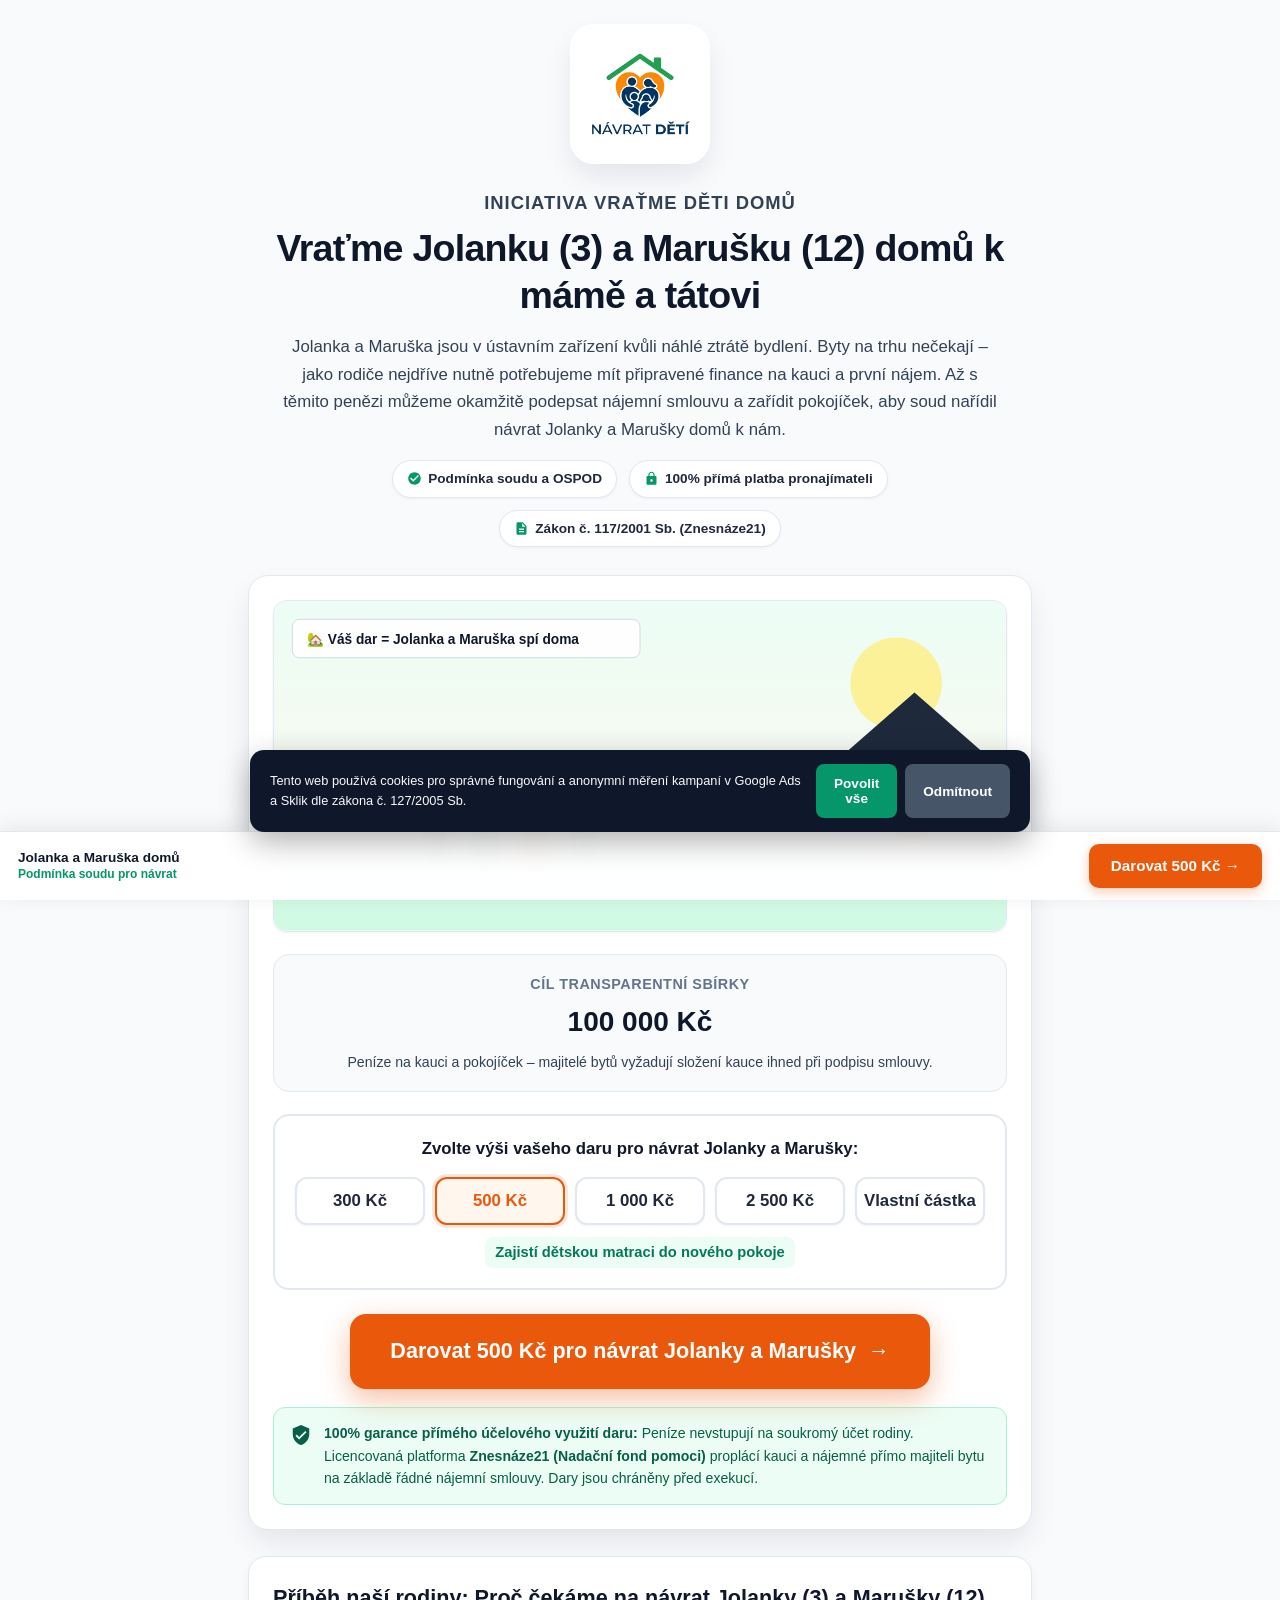
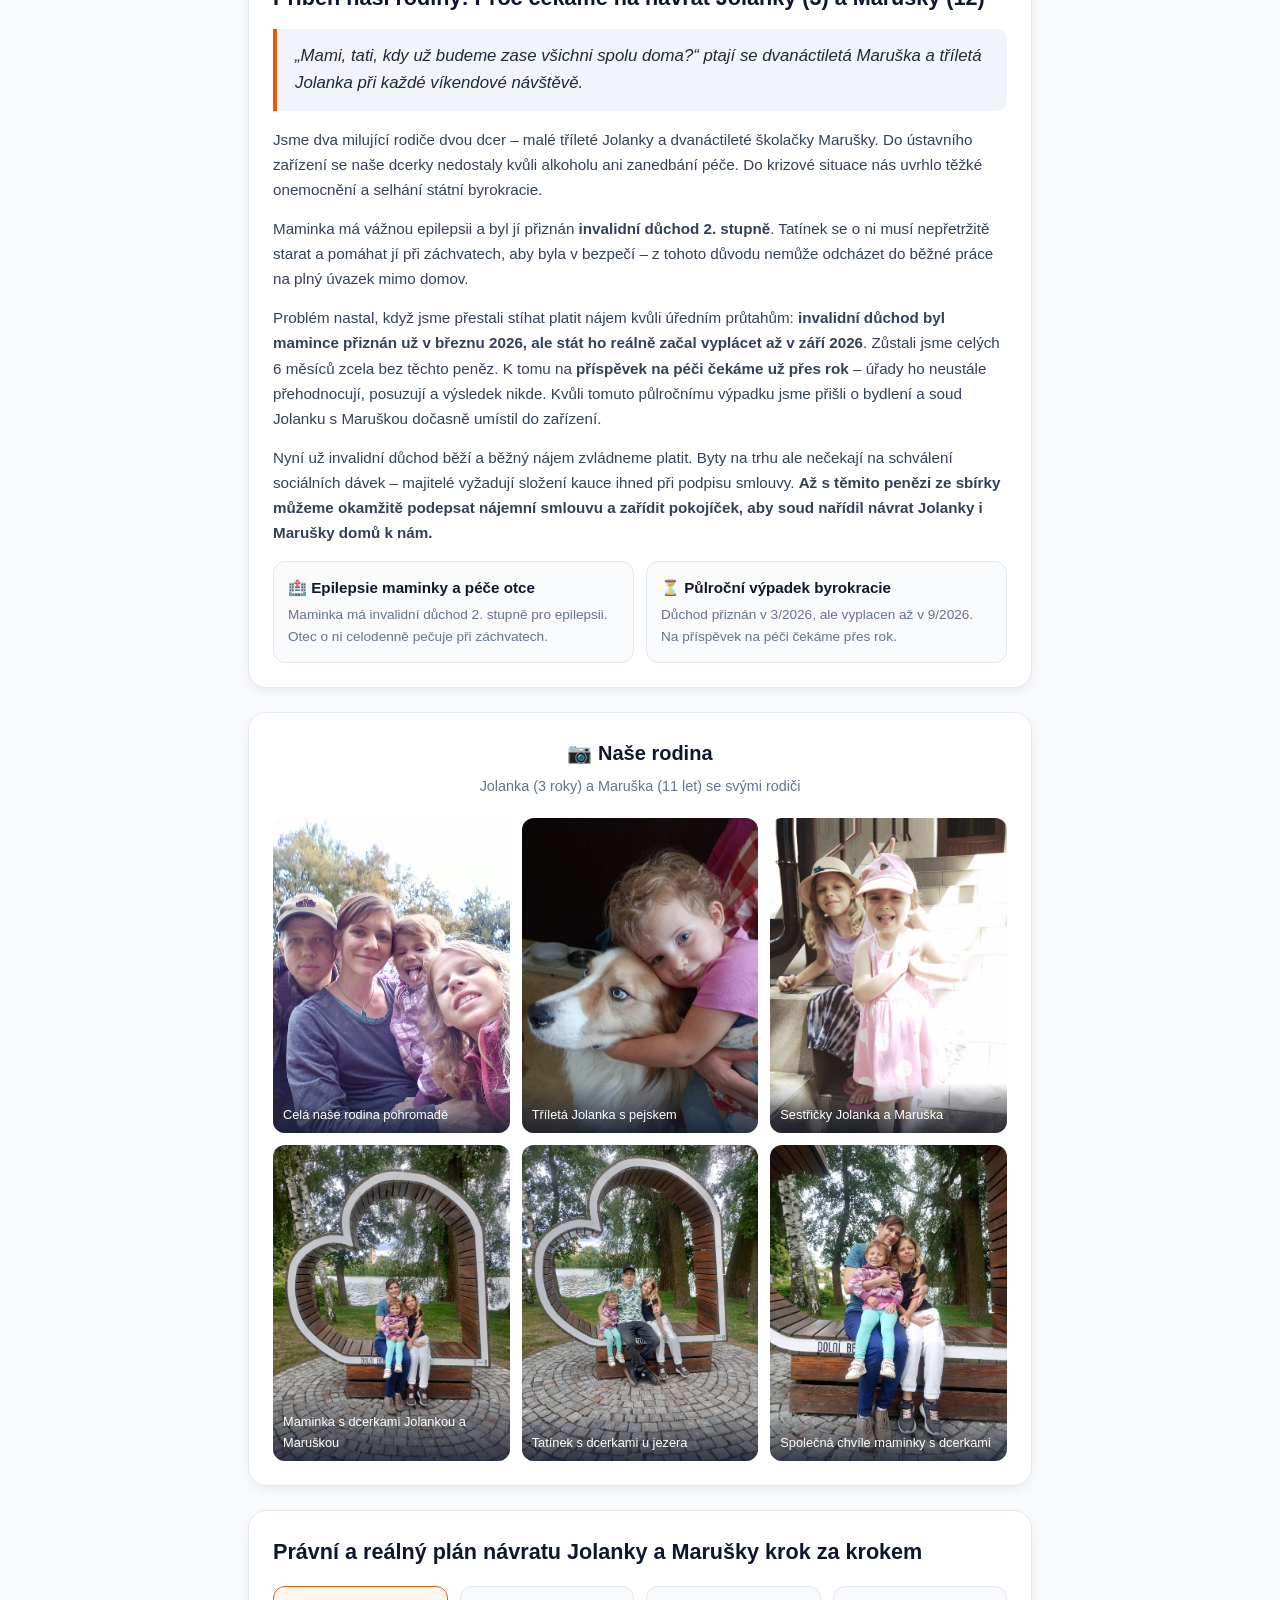
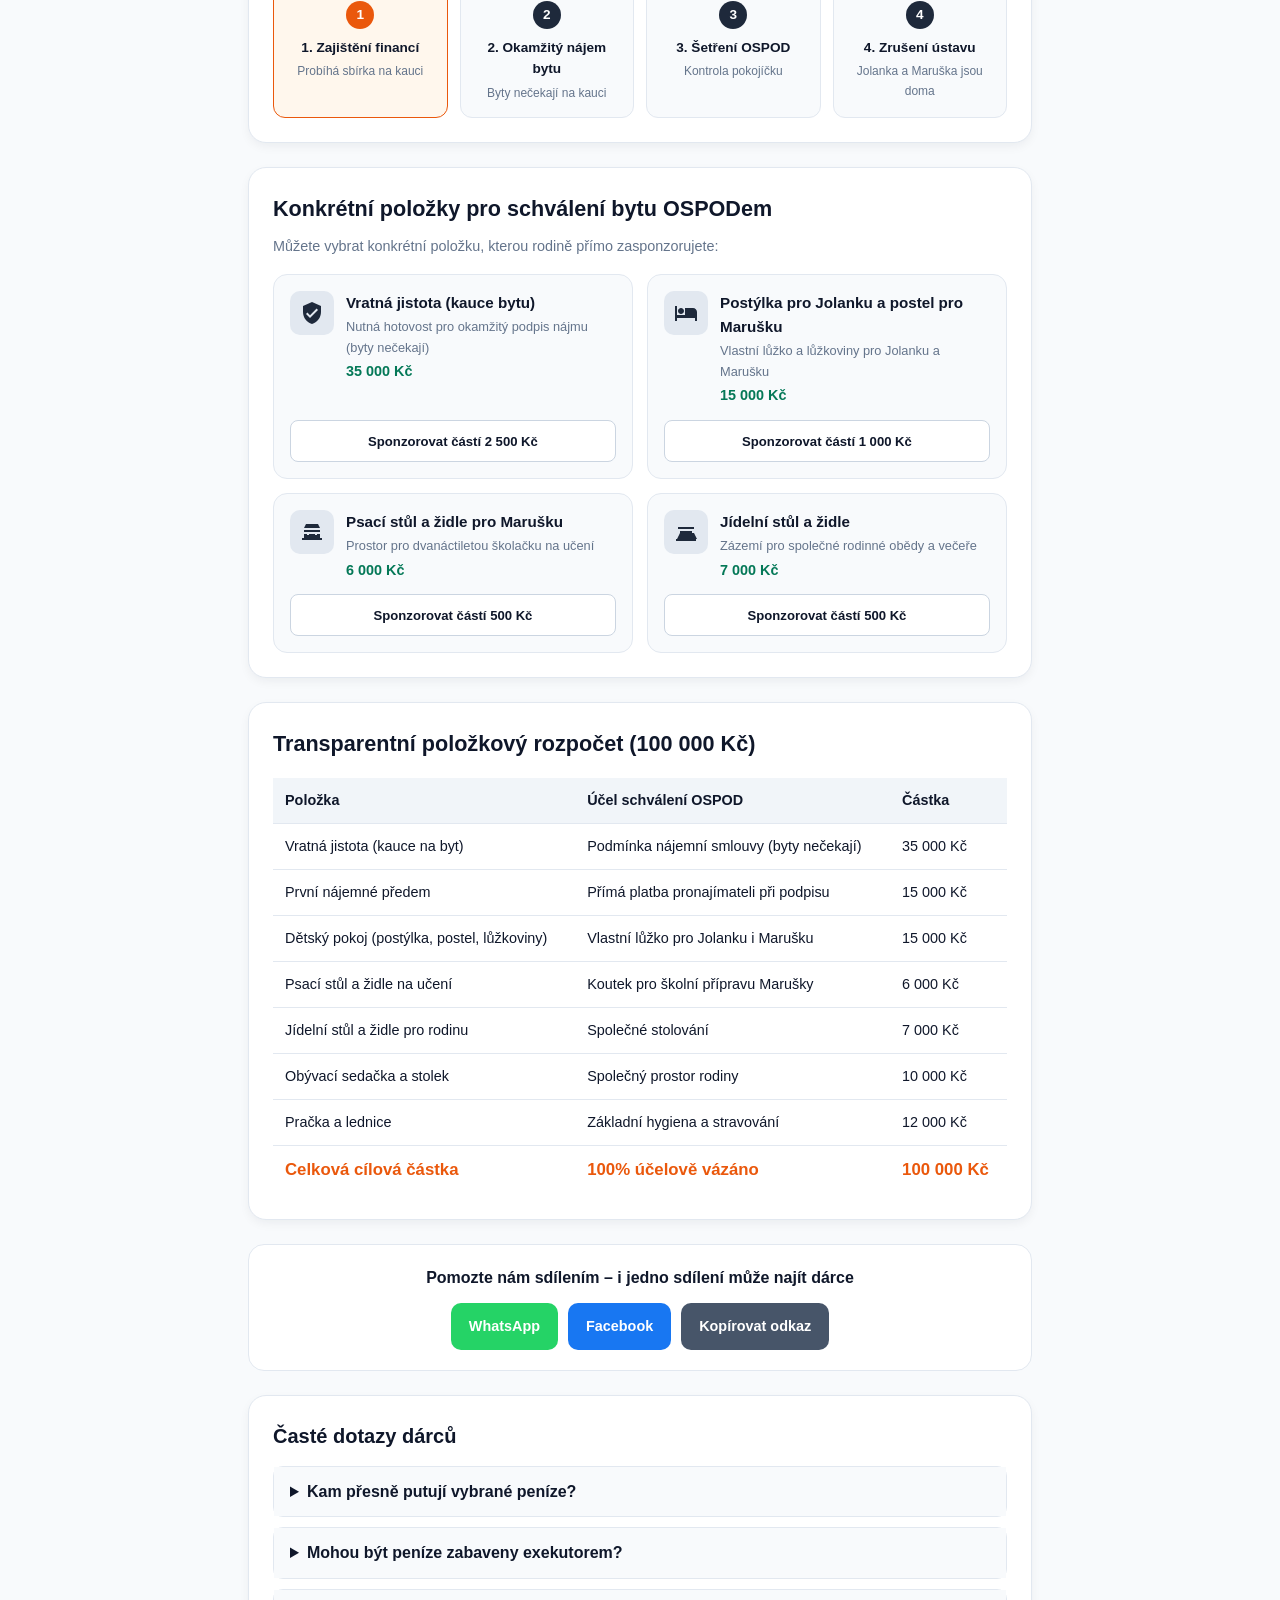
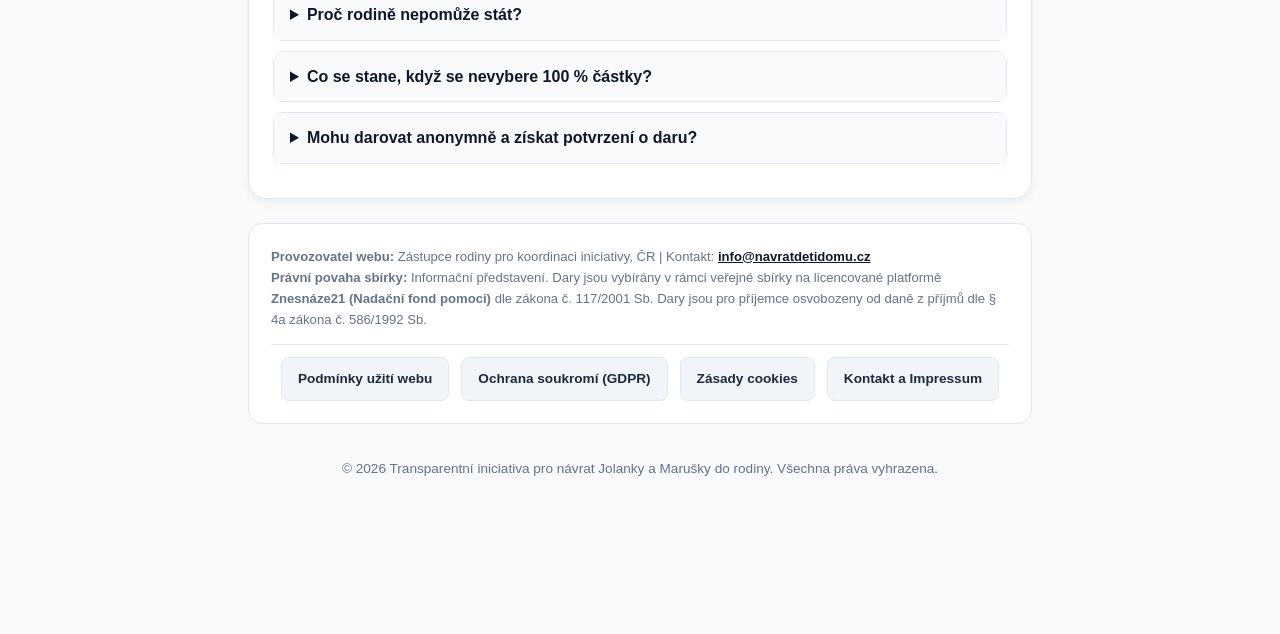
==== commit 2c101685: "feat: serazeni fotek na webu dle navrhu Znesnaze21 (rodina-selfie jako uvodni)" ====
--- a/index.html
+++ b/index.html
@@ -11,14 +11,20 @@
   <meta property="og:type" content="website">
   <meta property="og:title" content="Vraťme děti domů | Pomoc pro Jolanku (3 roky) a Marušku (12 let)">
   <meta property="og:description" content="Byty na trhu nečekají – potřebujeme složit kauci, abychom mohli okamžitě podepsat nájem a soud nám vrátil dcerky domů.">
-  <meta property="og:image" content="https://navratdetidomu.cz/images/family/mama-dcery-srdce.jpg">
+  <meta property="og:image" content="https://navratdetidomu.cz/images/family/rodina-selfie.jpg">
   <meta property="og:url" content="https://navratdetidomu.cz/">
   <meta property="og:locale" content="cs_CZ">
   <meta name="twitter:card" content="summary_large_image">
-  <meta name="twitter:title" content="Vraťme děti domů | Pomoc pro Jolanku (3) a Marušku (12)">
+  <meta name="twitter:title" content="Vraťme děti domů | Pomoc pro Jolanku (3) a Marušku (11)">
   <meta name="twitter:description" content="Byty na trhu nečekají – potřebujeme složit kauci, abychom mohli okamžitě podepsat nájem a soud nám vrátil dcerky domů.">
-  <meta name="twitter:image" content="https://navratdetidomu.cz/images/family/mama-dcery-srdce.jpg">
+  <meta name="twitter:image" content="https://navratdetidomu.cz/images/family/rodina-selfie.jpg">
   
+  
+  <!-- Rychlostní optimalizace (Preload & Preconnect) -->
+  <link rel="preconnect" href="https://sem.seznam.cz" crossorigin>
+  <link rel="preconnect" href="https://www.znesnaze21.cz" crossorigin>
+  <link rel="preload" as="image" href="images/family/rodina-selfie.jpg">
+
   <!-- SEO & Canonical -->
   <link rel="canonical" href="https://navratdetidomu.cz/">
   <link rel="icon" href="logo.jpg" type="image/jpeg">
@@ -34,6 +40,12 @@
       'ad_personalization': 'denied',
       'analytics_storage': 'denied'
     });
+  </script>
+
+    <script>
+    // Konfigurace sbírky na Znesnáze21
+    // const CAMPAIGN_SLUG = "nazev-vasi-sbirky"; // Až bude sbírka vytvořena, použijeme k sestavení přesné URL // <-- ZDE VYPLŇTE PŘESNÝ NÁZEV (SLUG) KAMPANĚ
+    const ZNESNAZE_BASE_URL = "https://www.znesnaze21.cz"; // TODO: Změnit na přesnou URL sbírky
   </script>
 
   <!-- Sklik (Seznam.cz) Měření: Seznam Event Measurement (SEM) -->
@@ -797,6 +809,24 @@
 
     footer { text-align: center; font-size: 0.85rem; color: var(--text-muted); padding: 10px 0; }
   </style>
+
+  <!-- Schema.org (JSON-LD) pro SEO -->
+  <script type="application/ld+json">
+  {
+    "@context": "https://schema.org",
+    "@type": "Charity",
+    "name": "Návrat dětí domů (Jolanka a Maruška)",
+    "description": "Rodina z ubytovny shání finanční prostředky na kauci za byt, aby jim soud vrátil děti z Klokánku.",
+    "url": "https://navratdetidomu.cz/",
+    "potentialAction": {
+      "@type": "DonateAction",
+      "target": {
+        "@type": "EntryPoint",
+        "urlTemplate": "https://www.znesnaze21.cz"
+      }
+    }
+  }
+  </script>
 </head>
 <body>
   <div class="container">
@@ -948,31 +978,31 @@
     <!-- Fotografie rodiny -->
     <div class="photo-gallery-section">
       <h2>📷 Naše rodina</h2>
-      <p class="gallery-subtitle">Jolanka (3 roky) a Maruška (12 let) se svými rodiči</p>
+      <p class="gallery-subtitle">Jolanka (3 roky) a Maruška (11 let) se svými rodiči</p>
       <div class="photo-grid">
+        <div class="photo-item pos-top">
+          <img src="images/family/rodina-selfie.jpg" alt="Celá naše rodina pohromadě" width="900" height="1200" fetchpriority="high">
+          <span class="photo-caption">Celá naše rodina pohromadě</span>
+        </div>
+        <div class="photo-item pos-top">
+          <img src="images/family/jolanka-pesek.jpg" alt="Tříletá Jolanka s pejskem" loading="lazy" width="900" height="1200">
+          <span class="photo-caption">Tříletá Jolanka s pejskem</span>
+        </div>
+        <div class="photo-item pos-top">
+          <img src="images/family/dcery-schodiste.jpg" alt="Sestřičky Jolanka a Maruška" loading="lazy" width="900" height="1200">
+          <span class="photo-caption">Sestřičky Jolanka a Maruška</span>
+        </div>
         <div class="photo-item pos-heart">
-          <img src="images/family/mama-dcery-srdce.jpg" alt="Maminka s Jolankou a Maruškou v srdci" loading="lazy" width="900" height="1200">
+          <img src="images/family/mama-dcery-srdce.jpg" alt="Maminka s dcerkami v srdci u jezera" loading="lazy" width="900" height="1200">
           <span class="photo-caption">Maminka s dcerkami Jolankou a Maruškou</span>
         </div>
         <div class="photo-item pos-heart">
-          <img src="images/family/tata-dcery-srdce.jpg" alt="Tatínek s Jolankou a Maruškou" loading="lazy" width="900" height="1200">
+          <img src="images/family/tata-dcery-srdce.jpg" alt="Tatínek s dcerkami u jezera" loading="lazy" width="900" height="1200">
           <span class="photo-caption">Tatínek s dcerkami u jezera</span>
         </div>
         <div class="photo-item pos-center">
           <img src="images/family/mama-dcery-jezero.jpg" alt="Maminka objímá Jolanku a Marušku" loading="lazy" width="900" height="1200">
           <span class="photo-caption">Společná chvíle maminky s dcerkami</span>
-        </div>
-        <div class="photo-item pos-top">
-          <img src="images/family/rodina-selfie.jpg" alt="Celá rodina pohromadě" loading="lazy" width="900" height="1200">
-          <span class="photo-caption">Celá naše rodina – pohromadě</span>
-        </div>
-        <div class="photo-item pos-top">
-          <img src="images/family/dcery-schodiste.jpg" alt="Jolanka a Maruška – sestřičky" loading="lazy" width="900" height="1200">
-          <span class="photo-caption">Sestřičky Jolanka a Maruška</span>
-        </div>
-        <div class="photo-item pos-top">
-          <img src="images/family/jolanka-pesek.jpg" alt="Tříletá Jolanka s pejskem" loading="lazy" width="900" height="1200">
-          <span class="photo-caption">Malá Jolanka (3 roky)</span>
         </div>
       </div>
     </div>
@@ -1345,11 +1375,20 @@
       updateSklik(false);
     });
 
+    
+    // Aktualizace URL Znesnáze21 podle vybrané částky (pokud to Znesnáze21 podporuje přes parametry, jinak se použije base)
+    function getDonationUrl() {
+      // Pokud Znesnáze21 přijímá částku v URL, přidáme ji (např. ?amount=500). Zatím jen base URL.
+      return ZNESNAZE_BASE_URL;
+    }
+
     // Navázání konverzí na tlačítka
-    document.getElementById('cta-button-main')?.addEventListener('click', function() {
+    document.getElementById('cta-button-main')?.addEventListener('click', function(e) {
+      this.href = getDonationUrl();
       trackDonationConversion('hero_cta');
     });
-    document.getElementById('sticky-btn-link')?.addEventListener('click', function() {
+    document.getElementById('sticky-btn-link')?.addEventListener('click', function(e) {
+      this.href = getDonationUrl();
       trackDonationConversion('sticky_bar');
     });
     document.querySelectorAll('.btn-share-wa').forEach(el => {
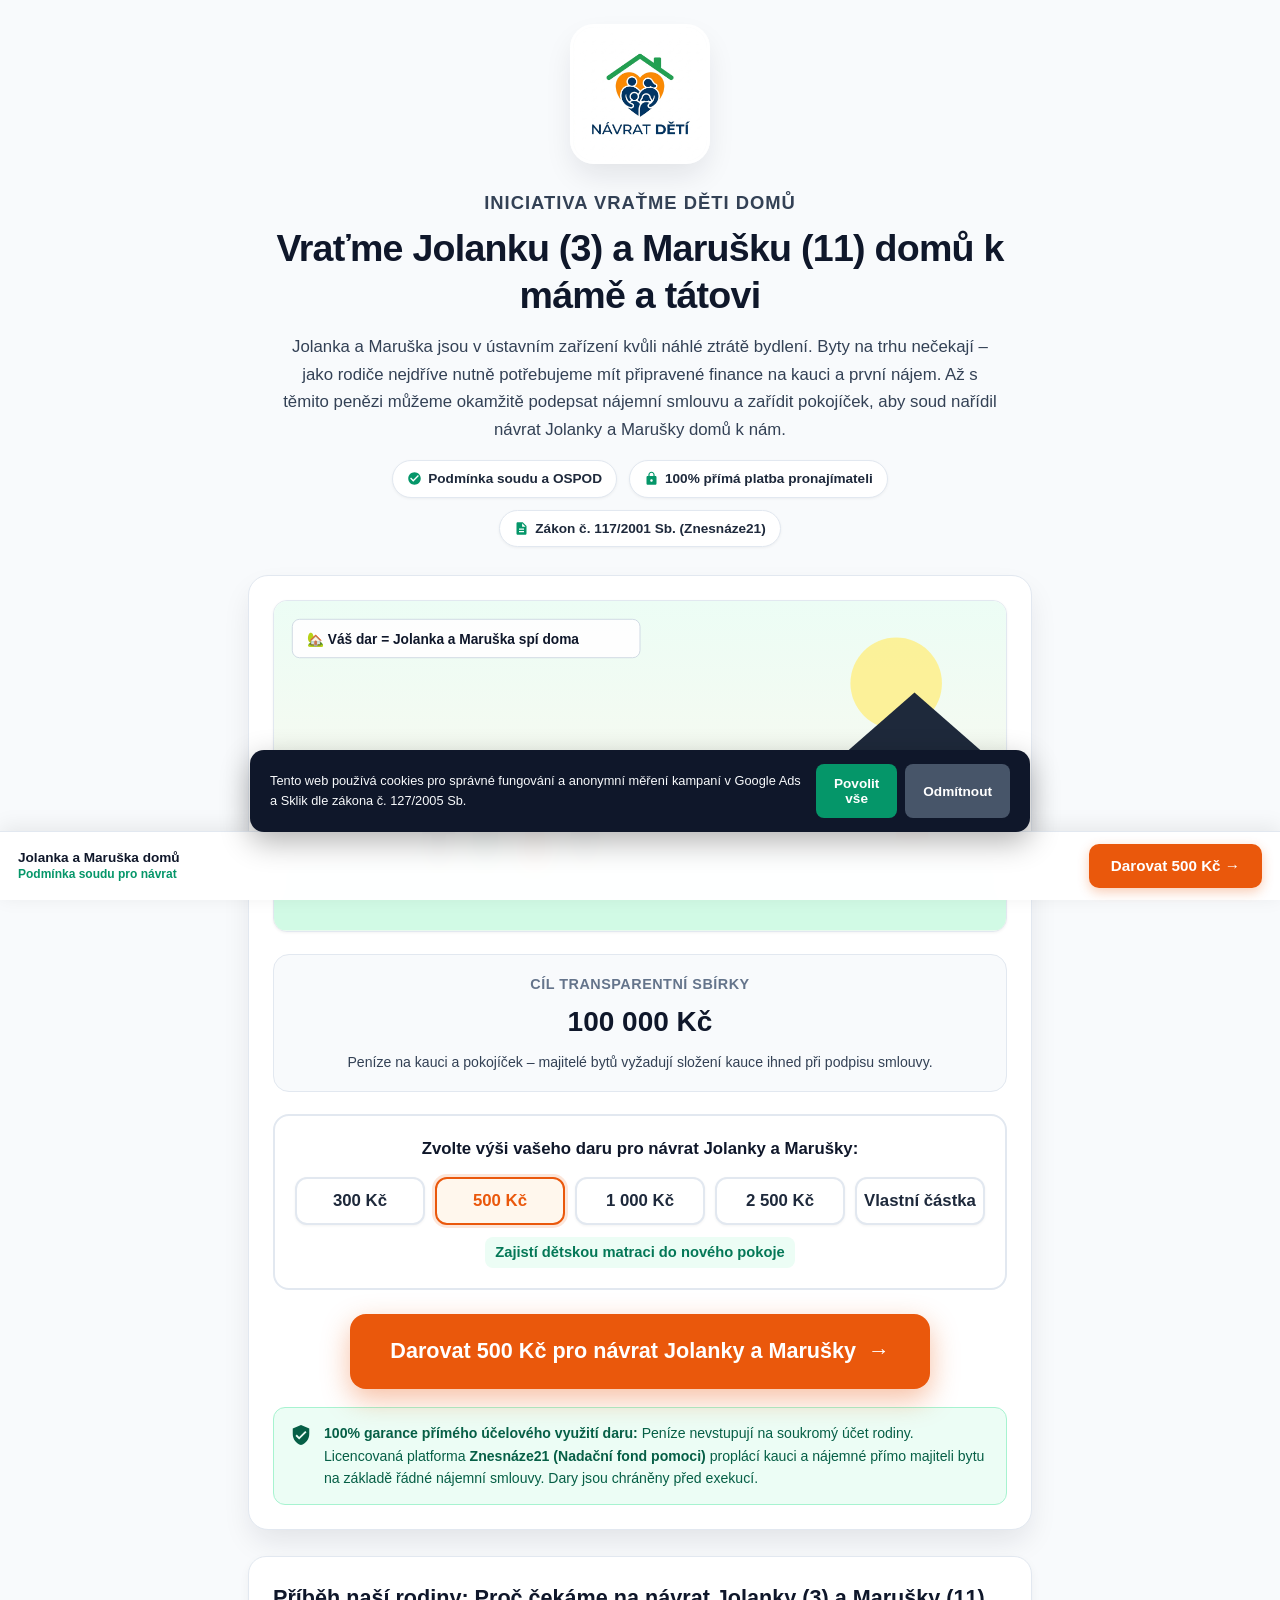
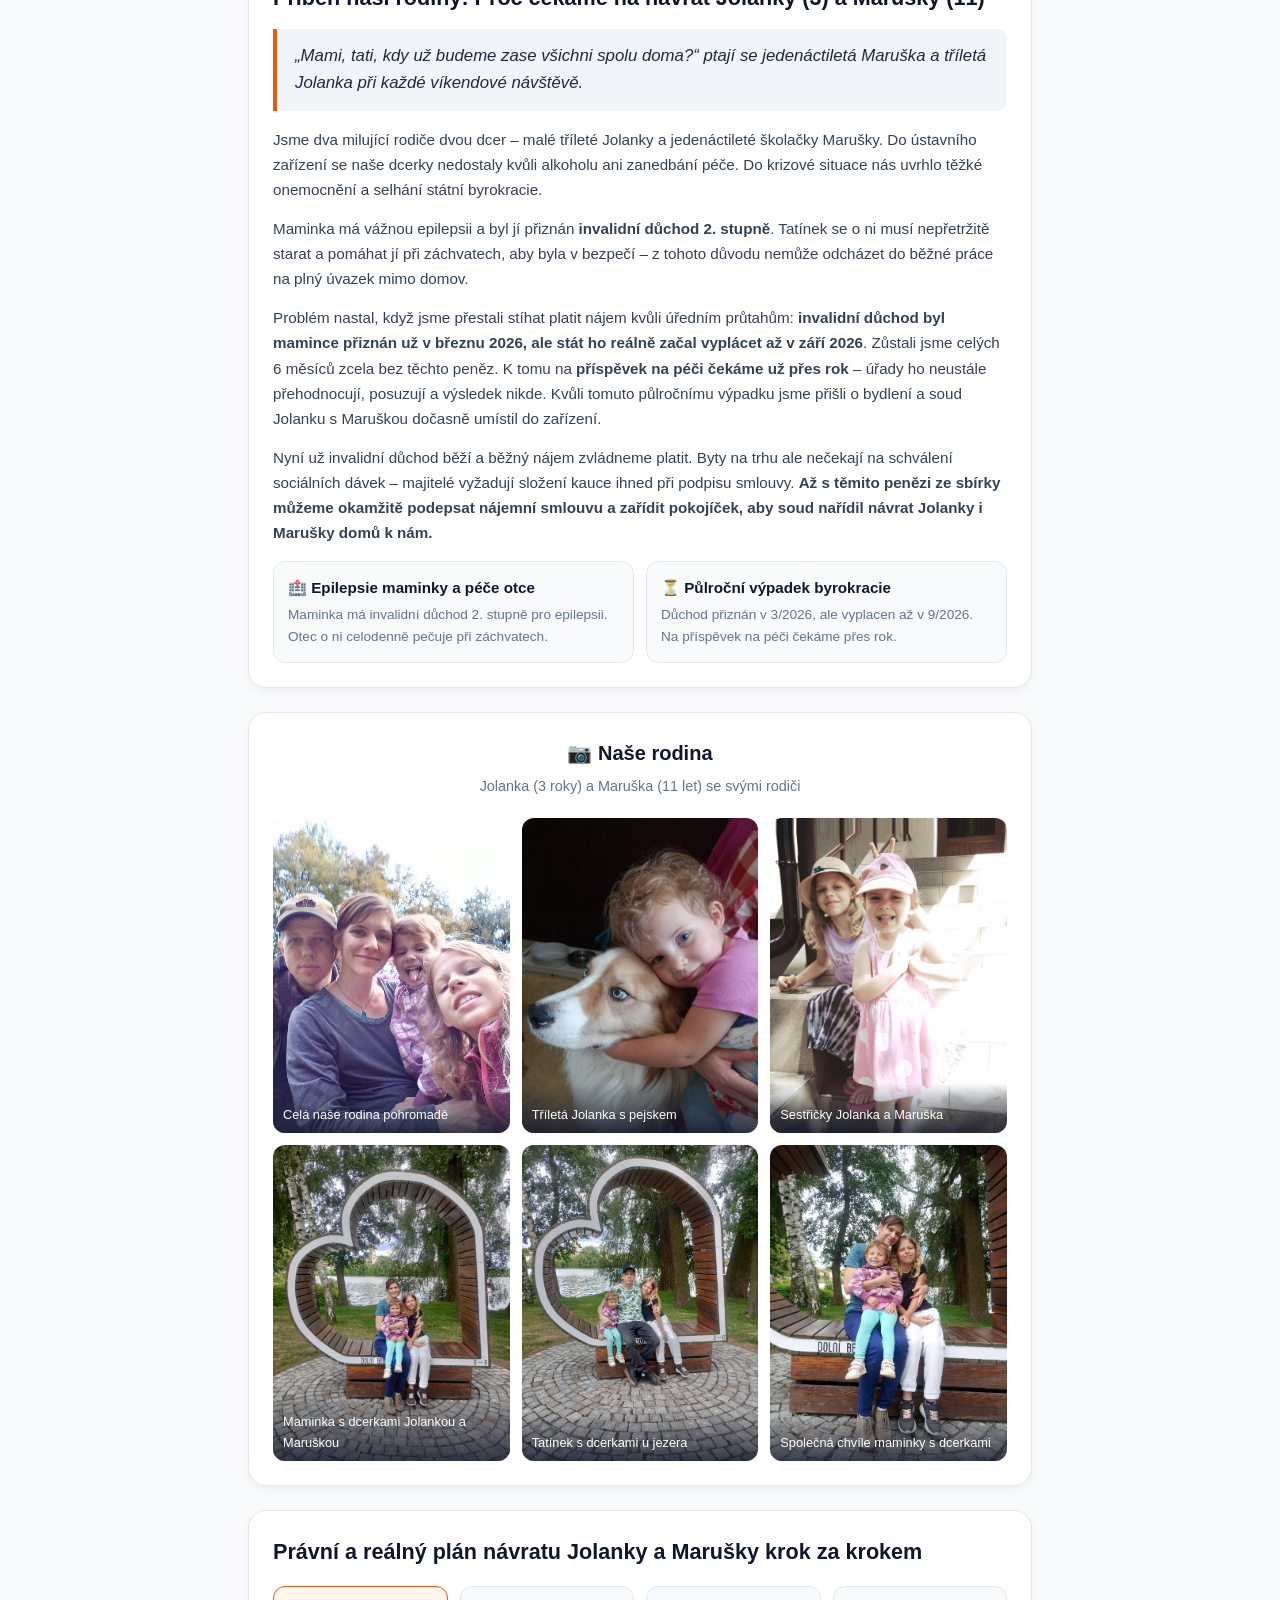
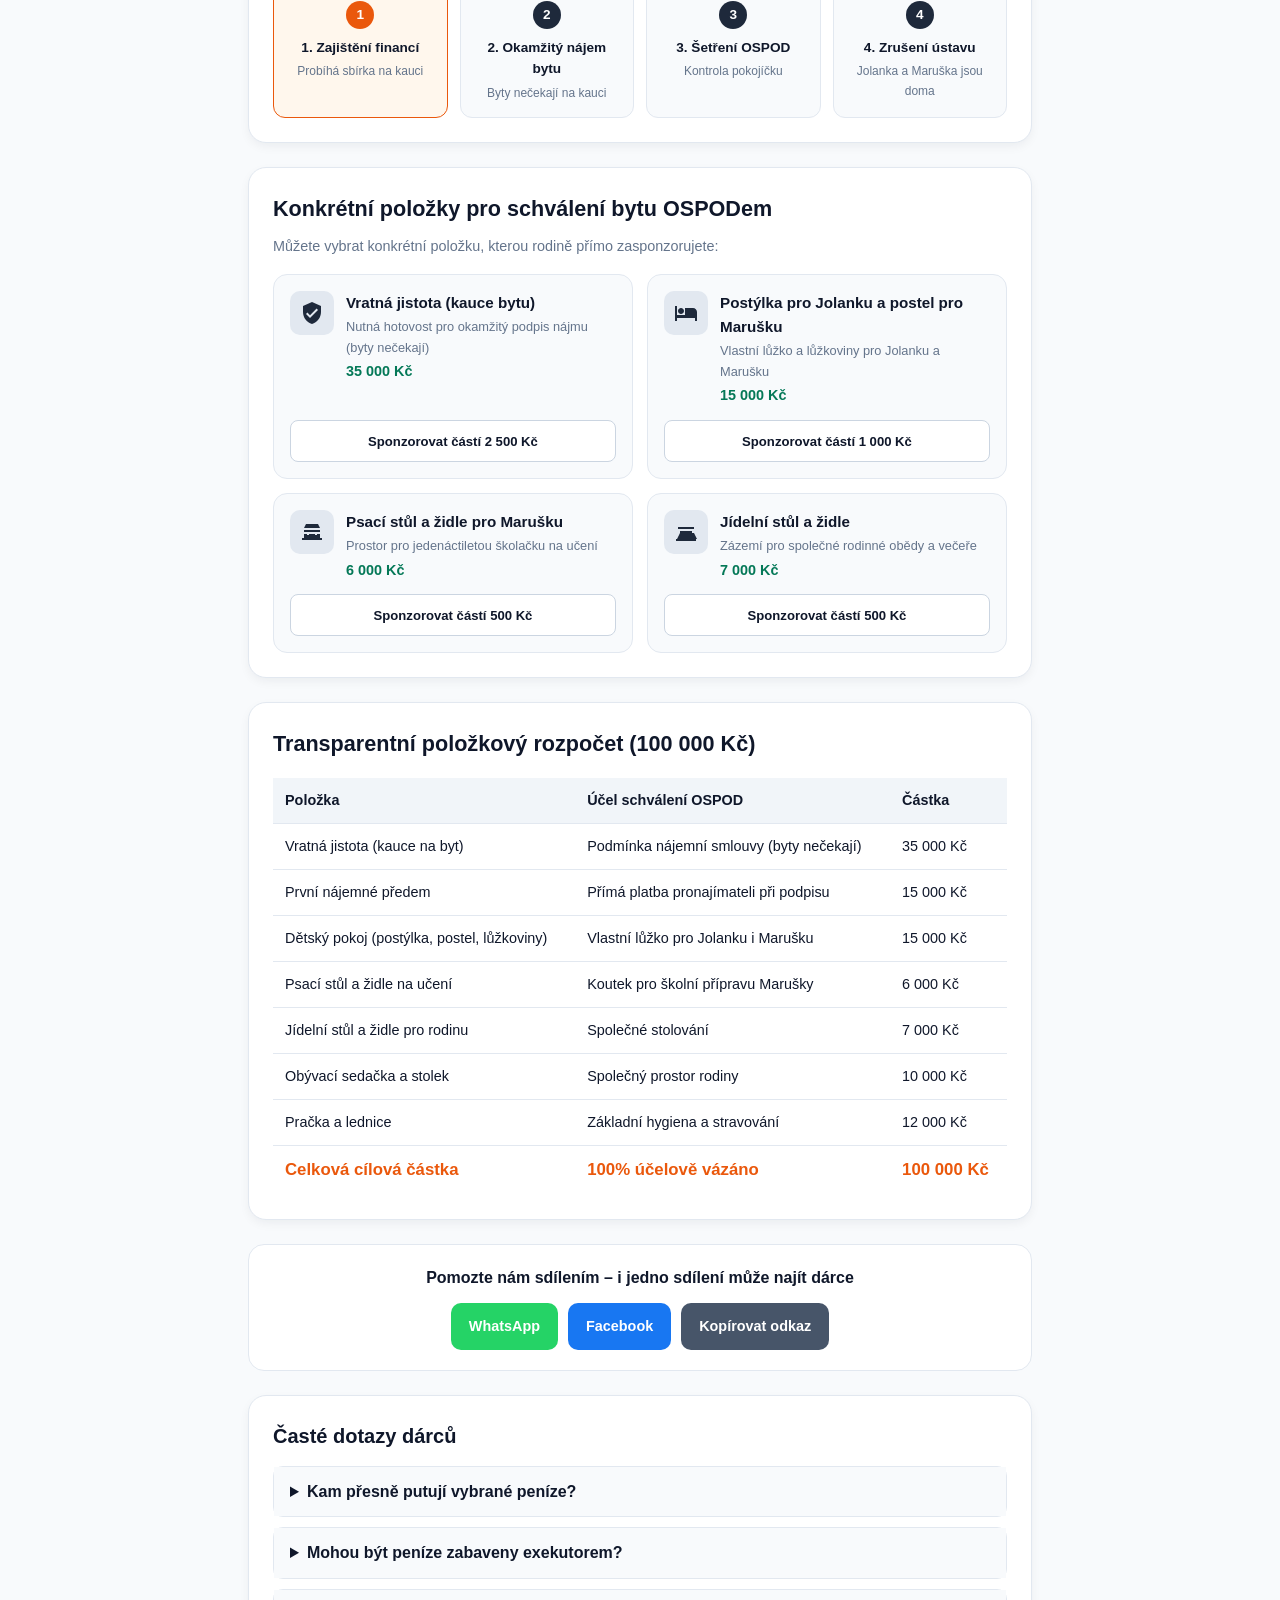
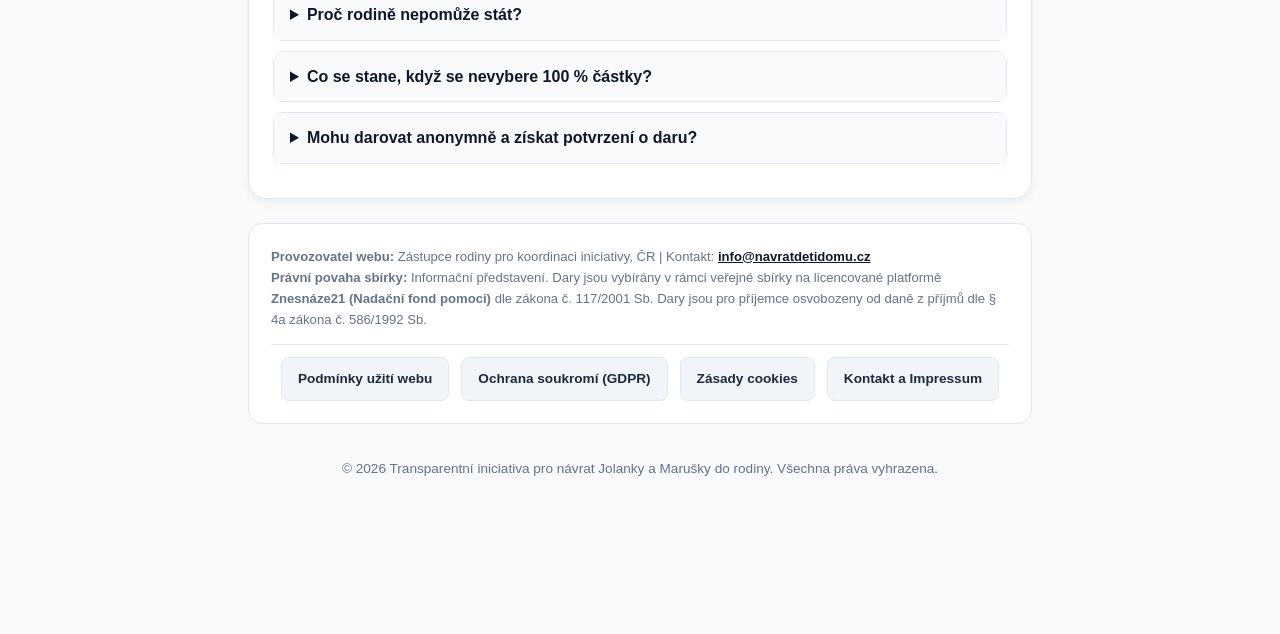
==== commit 8ef1d81c: "fix: oprava veku Marusky ze 12 na 11 let ve vsech souborech a textech" ====
--- a/index.html
+++ b/index.html
@@ -6,10 +6,10 @@
   <title>Vraťme děti domů | Zajištění financí na kauci pro Jolanku a Marušku</title>
   
   <!-- SEO & Social Meta Tags -->
-  <meta name="description" content="Veřejná iniciativa rodičů pro návrat Jolanky (3) a Marušky (12) domů. Zajištění kauce na byt pro splnění podmínky soudu.">
+  <meta name="description" content="Veřejná iniciativa rodičů pro návrat Jolanky (3) a Marušky (11) domů. Zajištění kauce na byt pro splnění podmínky soudu.">
   <meta name="robots" content="index, follow">
   <meta property="og:type" content="website">
-  <meta property="og:title" content="Vraťme děti domů | Pomoc pro Jolanku (3 roky) a Marušku (12 let)">
+  <meta property="og:title" content="Vraťme děti domů | Pomoc pro Jolanku (3 roky) a Marušku (11 let)">
   <meta property="og:description" content="Byty na trhu nečekají – potřebujeme složit kauci, abychom mohli okamžitě podepsat nájem a soud nám vrátil dcerky domů.">
   <meta property="og:image" content="https://navratdetidomu.cz/images/family/rodina-selfie.jpg">
   <meta property="og:url" content="https://navratdetidomu.cz/">
@@ -456,6 +456,15 @@
       position: relative;
       aspect-ratio: 3/4;
       background: #e2e8f0;
+      cursor: pointer;
+      transition: transform 0.2s ease, box-shadow 0.2s ease;
+    }
+    .photo-item:hover {
+      box-shadow: 0 10px 24px rgba(15, 23, 42, 0.2);
+    }
+    .photo-item:focus-visible {
+      outline: 3px solid #f59e0b;
+      outline-offset: 2px;
     }
     .photo-item img {
       width: 100%;
@@ -766,7 +775,7 @@
     .legal-links button:hover { background: #e2e8f0; }
 
     /* Modální okna */
-    dialog {
+    dialog:not(.lightbox-dialog) {
       max-width: 580px;
       width: 90%;
       border-radius: 16px;
@@ -775,10 +784,82 @@
       margin: auto;
       box-shadow: 0 25px 50px -12px rgba(0, 0, 0, 0.25);
     }
-    dialog::backdrop { background: rgba(15, 23, 42, 0.65); }
+    dialog:not(.lightbox-dialog)::backdrop { background: rgba(15, 23, 42, 0.65); }
     dialog h2 { margin-bottom: 12px; color: var(--navy-900); font-size: 1.25rem; font-weight: 800; }
     dialog p { font-size: 0.88rem; color: #334155; margin-bottom: 10px; }
     .dialog-close-btn { margin-top: 14px; padding: 10px 20px; min-height: 44px; background: var(--navy-900); color: #fff; border: none; border-radius: 8px; cursor: pointer; font-weight: 700; }
+
+    /* Lightbox Modal Fullsize */
+    dialog.lightbox-dialog {
+      max-width: 95vw;
+      width: auto;
+      max-height: 95vh;
+      padding: 16px;
+      background: rgba(15, 23, 42, 0.96);
+      border: 1px solid rgba(255, 255, 255, 0.2);
+      border-radius: 16px;
+      color: #fff;
+      margin: auto;
+      box-shadow: 0 25px 60px rgba(0, 0, 0, 0.7);
+    }
+    dialog.lightbox-dialog:not([open]) {
+      display: none;
+    }
+    dialog.lightbox-dialog::backdrop {
+      background: rgba(0, 0, 0, 0.85);
+      backdrop-filter: blur(6px);
+    }
+    .lightbox-content {
+      position: relative;
+      display: flex;
+      flex-direction: column;
+      align-items: center;
+      justify-content: center;
+      max-width: 100%;
+    }
+    .lightbox-img {
+      max-width: 88vw;
+      max-height: 78vh;
+      width: auto;
+      height: auto;
+      object-fit: contain;
+      border-radius: 10px;
+      box-shadow: 0 12px 36px rgba(0, 0, 0, 0.6);
+      display: block;
+    }
+    .lightbox-caption {
+      margin-top: 14px;
+      font-size: 1.05rem;
+      font-weight: 600;
+      color: #f8fafc;
+      text-align: center;
+      line-height: 1.4;
+    }
+    .lightbox-close-btn {
+      position: absolute;
+      top: -12px;
+      right: -12px;
+      width: 44px;
+      height: 44px;
+      min-height: 44px;
+      background: #ef4444;
+      color: #fff;
+      border: 2px solid #fff;
+      border-radius: 50%;
+      cursor: pointer;
+      font-size: 1.5rem;
+      line-height: 1;
+      display: flex;
+      align-items: center;
+      justify-content: center;
+      box-shadow: 0 4px 12px rgba(0,0,0,0.5);
+      transition: transform 0.15s, background 0.15s;
+      z-index: 10;
+    }
+    .lightbox-close-btn:hover {
+      background: #dc2626;
+      transform: scale(1.08);
+    }
 
     /* Cookie Banner */
     #cookie-banner {
@@ -837,7 +918,7 @@
         <img src="logo.jpg" alt="Logo Iniciativa Vraťme děti domů" class="brand-logo-img">
       </div>
       <div class="brand-title">Iniciativa Vraťme děti domů</div>
-      <h1>Vraťme Jolanku (3) a Marušku (12) domů k mámě a tátovi</h1>
+      <h1>Vraťme Jolanku (3) a Marušku (11) domů k mámě a tátovi</h1>
       <p class="subtitle">Jolanka a Maruška jsou v ústavním zařízení kvůli náhlé ztrátě bydlení. Byty na trhu nečekají – jako rodiče nejdříve nutně potřebujeme mít připravené finance na kauci a první nájem. Až s těmito penězi můžeme okamžitě podepsat nájemní smlouvu a zařídit pokojíček, aby soud nařídil návrat Jolanky a Marušky domů k nám.</p>
       
       <!-- Jednoduchá, čistá lišta důvěryhodnosti -->
@@ -883,14 +964,14 @@
           <rect x="710" y="185" width="30" height="30" fill="#fef08a" stroke="#cbd5e1" stroke-width="2"/>
           <rect x="680" y="215" width="35" height="45" fill="url(#homeGrad)"/>
           
-          <!-- Rodiče a dcery: Táta, Máma, Maruška (12), Jolanka (3) -->
+          <!-- Rodiče a dcery: Táta, Máma, Maruška (11), Jolanka (3) -->
           <circle cx="180" cy="180" r="16" fill="#1e293b"/>
           <path d="M165,200 C165,195 195,195 195,200 L198,255 L188,255 L185,290 L175,290 L172,255 L162,255 Z" fill="#1e293b"/>
           
           <circle cx="340" cy="185" r="15" fill="#334155"/>
           <path d="M326,205 C326,200 354,200 354,205 L356,260 L346,260 L344,290 L336,290 L334,260 L324,260 Z" fill="#334155"/>
           
-          <!-- Maruška (12 let - vyšší dívka) -->
+          <!-- Maruška (11 let - vyšší dívka) -->
           <circle cx="230" cy="200" r="14" fill="#059669"/>
           <path d="M217,216 C217,212 243,212 243,216 L245,275 L237,275 L235,295 L227,295 L225,275 L217,275 Z" fill="#059669"/>
           
@@ -919,7 +1000,7 @@
           <button class="amount-btn" onclick="setFunnelAmount(300, 'Zajistí lůžkoviny a polštářky pro malou Jolanku')">300 Kč</button>
           <button class="amount-btn active" onclick="setFunnelAmount(500, 'Zajistí dětskou matraci do nového pokoje')">500 Kč</button>
           <button class="amount-btn" onclick="setFunnelAmount(1000, 'Přímo hradí část kauce na byt pronajímateli')">1 000 Kč</button>
-          <button class="amount-btn" onclick="setFunnelAmount(2500, 'Zajistí psací stůl pro dvanáctiletou Marušku na učení')">2 500 Kč</button>
+          <button class="amount-btn" onclick="setFunnelAmount(2500, 'Zajistí psací stůl pro jedenáctiletou Marušku na učení')">2 500 Kč</button>
           <button class="amount-btn" id="btn-custom-amount" onclick="enableCustomAmount()">Vlastní částka</button>
         </div>
 
@@ -952,12 +1033,12 @@
 
     <!-- Skutečný příběh naší rodiny -->
     <div class="story-section">
-      <h2>Příběh naší rodiny: Proč čekáme na návrat Jolanky (3) a Marušky (12)</h2>
+      <h2>Příběh naší rodiny: Proč čekáme na návrat Jolanky (3) a Marušky (11)</h2>
       <div class="story-intro-quote">
-        „Mami, tati, kdy už budeme zase všichni spolu doma?“ ptají se dvanáctiletá Maruška a tříletá Jolanka při každé víkendové návštěvě.
+        „Mami, tati, kdy už budeme zase všichni spolu doma?“ ptají se jedenáctiletá Maruška a tříletá Jolanka při každé víkendové návštěvě.
       </div>
       <div class="story-body">
-        <p>Jsme dva milující rodiče dvou dcer – malé tříleté Jolanky a dvanáctileté školačky Marušky. Do ústavního zařízení se naše dcerky nedostaly kvůli alkoholu ani zanedbání péče. Do krizové situace nás uvrhlo těžké onemocnění a selhání státní byrokracie.</p>
+        <p>Jsme dva milující rodiče dvou dcer – malé tříleté Jolanky a jedenáctileté školačky Marušky. Do ústavního zařízení se naše dcerky nedostaly kvůli alkoholu ani zanedbání péče. Do krizové situace nás uvrhlo těžké onemocnění a selhání státní byrokracie.</p>
         <p>Maminka má vážnou epilepsii a byl jí přiznán <strong>invalidní důchod 2. stupně</strong>. Tatínek se o ni musí nepřetržitě starat a pomáhat jí při záchvatech, aby byla v bezpečí – z tohoto důvodu nemůže odcházet do běžné práce na plný úvazek mimo domov.</p>
         <p>Problém nastal, když jsme přestali stíhat platit nájem kvůli úředním průtahům: <strong>invalidní důchod byl mamince přiznán už v březnu 2026, ale stát ho reálně začal vyplácet až v září 2026</strong>. Zůstali jsme celých 6 měsíců zcela bez těchto peněz. K tomu na <strong>příspěvek na péči čekáme už přes rok</strong> – úřady ho neustále přehodnocují, posuzují a výsledek nikde. Kvůli tomuto půlročnímu výpadku jsme přišli o bydlení a soud Jolanku s Maruškou dočasně umístil do zařízení.</p>
         <p>Nyní už invalidní důchod běží a běžný nájem zvládneme platit. Byty na trhu ale nečekají na schválení sociálních dávek – majitelé vyžadují složení kauce ihned při podpisu smlouvy. <strong>Až s těmito penězi ze sbírky můžeme okamžitě podepsat nájemní smlouvu a zařídit pokojíček, aby soud nařídil návrat Jolanky i Marušky domů k nám.</strong></p>
@@ -1075,11 +1156,11 @@
             </div>
             <div class="equip-info">
               <h4>Psací stůl a židle pro Marušku</h4>
-              <p>Prostor pro dvanáctiletou školačku na učení</p>
+              <p>Prostor pro jedenáctiletou školačku na učení</p>
               <span>6 000 Kč</span>
             </div>
           </div>
-          <button class="btn-sponsor-item" onclick="setFunnelAmount(500, 'Příspěvek na školní stůl pro dvanáctiletou Marušku')">Sponzorovat částí 500 Kč</button>
+          <button class="btn-sponsor-item" onclick="setFunnelAmount(500, 'Příspěvek na školní stůl pro jedenáctiletou Marušku')">Sponzorovat částí 500 Kč</button>
         </div>
 
         <div class="equip-item">
@@ -1217,6 +1298,15 @@
     <button class="dialog-close-btn" onclick="document.getElementById('dialog-contact').close()">Zavřít</button>
   </dialog>
 
+  <!-- Lightbox dialog pro plnou velikost fotek -->
+  <dialog id="lightbox-dialog" class="lightbox-dialog" aria-label="Fotografie v plné velikosti">
+    <div class="lightbox-content">
+      <button class="lightbox-close-btn" id="lightbox-close-btn" aria-label="Zavřít náhled">&times;</button>
+      <img id="lightbox-img" class="lightbox-img" src="" alt="">
+      <div id="lightbox-caption" class="lightbox-caption"></div>
+    </div>
+  </dialog>
+
   <!-- Cookie Consent Banner -->
   <div id="cookie-banner">
     <div>
@@ -1400,6 +1490,46 @@
     document.querySelectorAll('.btn-share-copy').forEach(el => {
       el.addEventListener('click', () => trackSocialShare('copy_link'));
     });
+
+    // Lightbox funkcionalita pro zobrazení fotek ve full size boxu
+    const lightboxDialog = document.getElementById('lightbox-dialog');
+    const lightboxImg = document.getElementById('lightbox-img');
+    const lightboxCaption = document.getElementById('lightbox-caption');
+    const lightboxCloseBtn = document.getElementById('lightbox-close-btn');
+
+    document.querySelectorAll('.photo-item').forEach(item => {
+      item.setAttribute('role', 'button');
+      item.setAttribute('tabindex', '0');
+      item.setAttribute('aria-label', 'Zobrazit fotografii v plné velikosti');
+
+      function openFullPhoto() {
+        const img = item.querySelector('img');
+        const caption = item.querySelector('.photo-caption');
+        if (img && lightboxDialog) {
+          lightboxImg.src = img.src;
+          lightboxImg.alt = img.alt || '';
+          lightboxCaption.textContent = caption ? caption.textContent : (img.alt || '');
+          lightboxDialog.showModal();
+        }
+      }
+
+      item.addEventListener('click', openFullPhoto);
+      item.addEventListener('keydown', (e) => {
+        if (e.key === 'Enter' || e.key === ' ') {
+          e.preventDefault();
+          openFullPhoto();
+        }
+      });
+    });
+
+    if (lightboxCloseBtn && lightboxDialog) {
+      lightboxCloseBtn.addEventListener('click', () => lightboxDialog.close());
+      lightboxDialog.addEventListener('click', (e) => {
+        if (e.target === lightboxDialog) {
+          lightboxDialog.close();
+        }
+      });
+    }
   </script>
 </body>
 </html>
